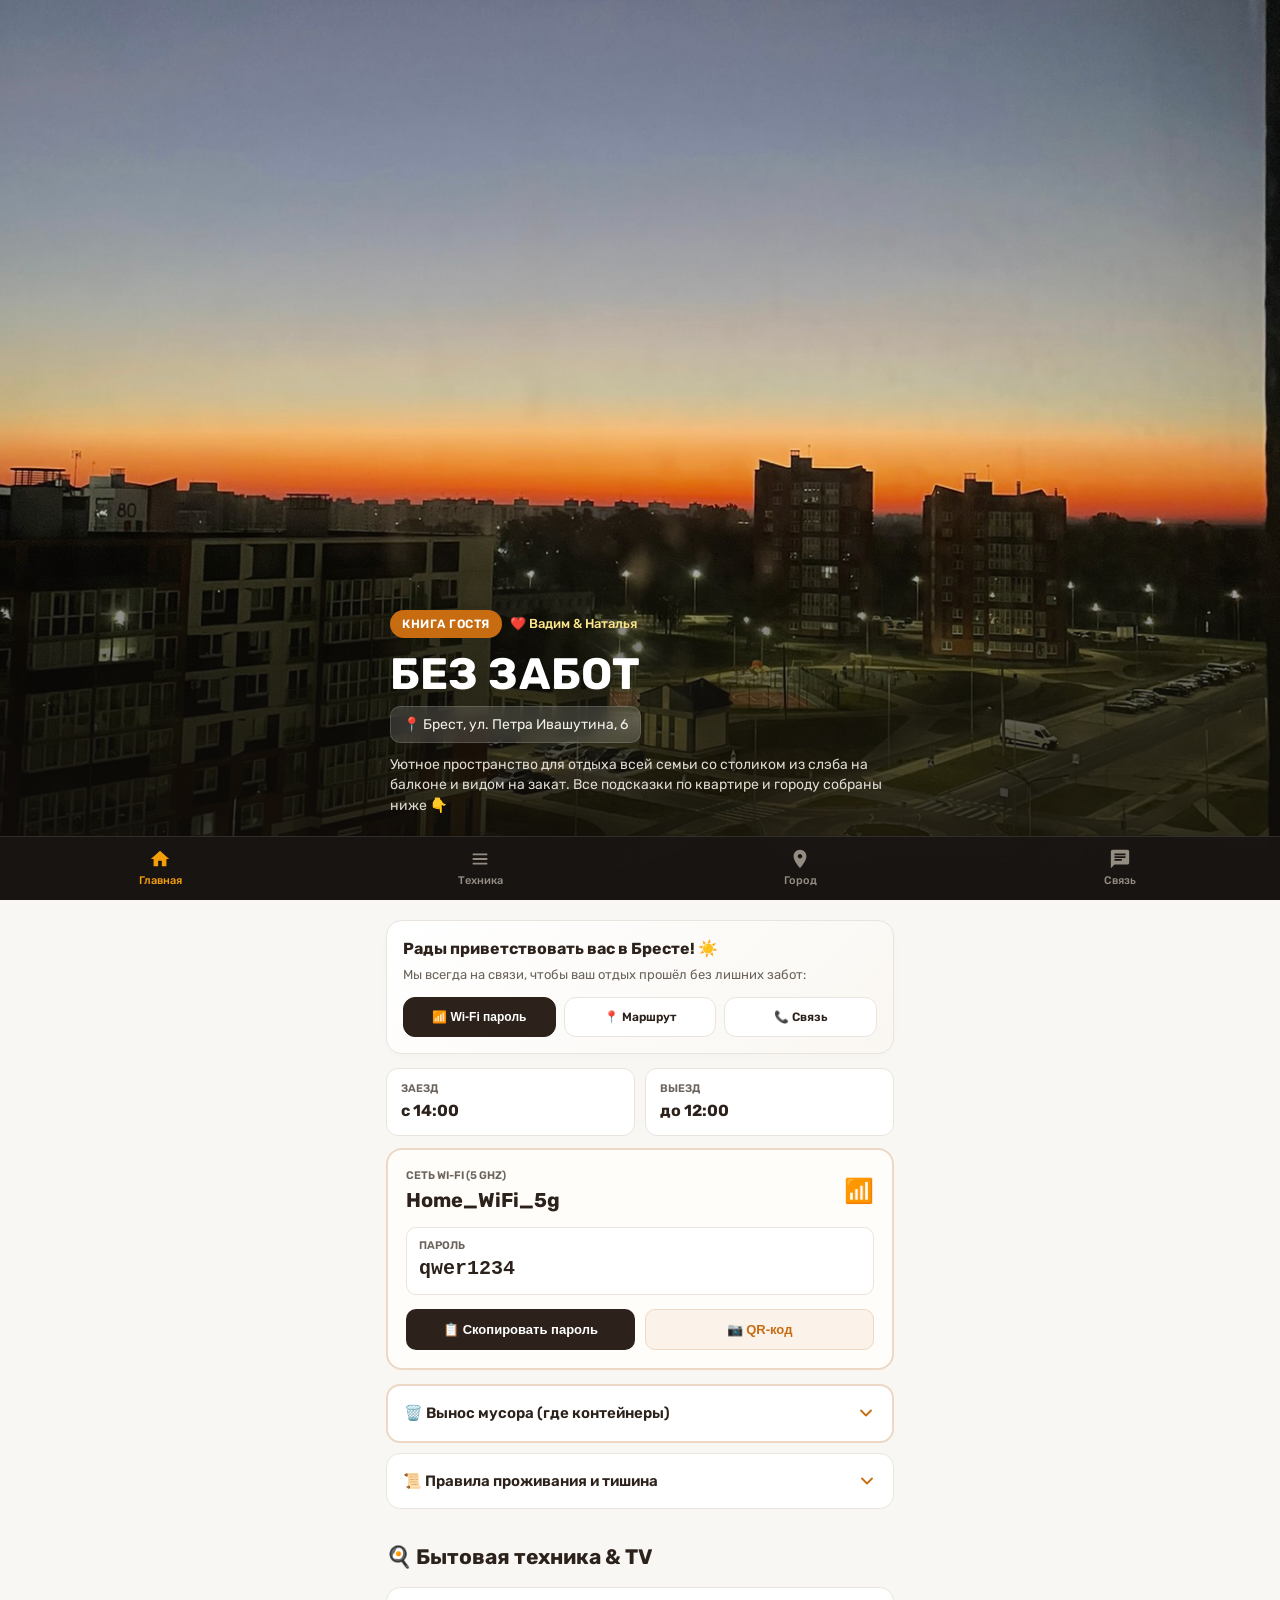
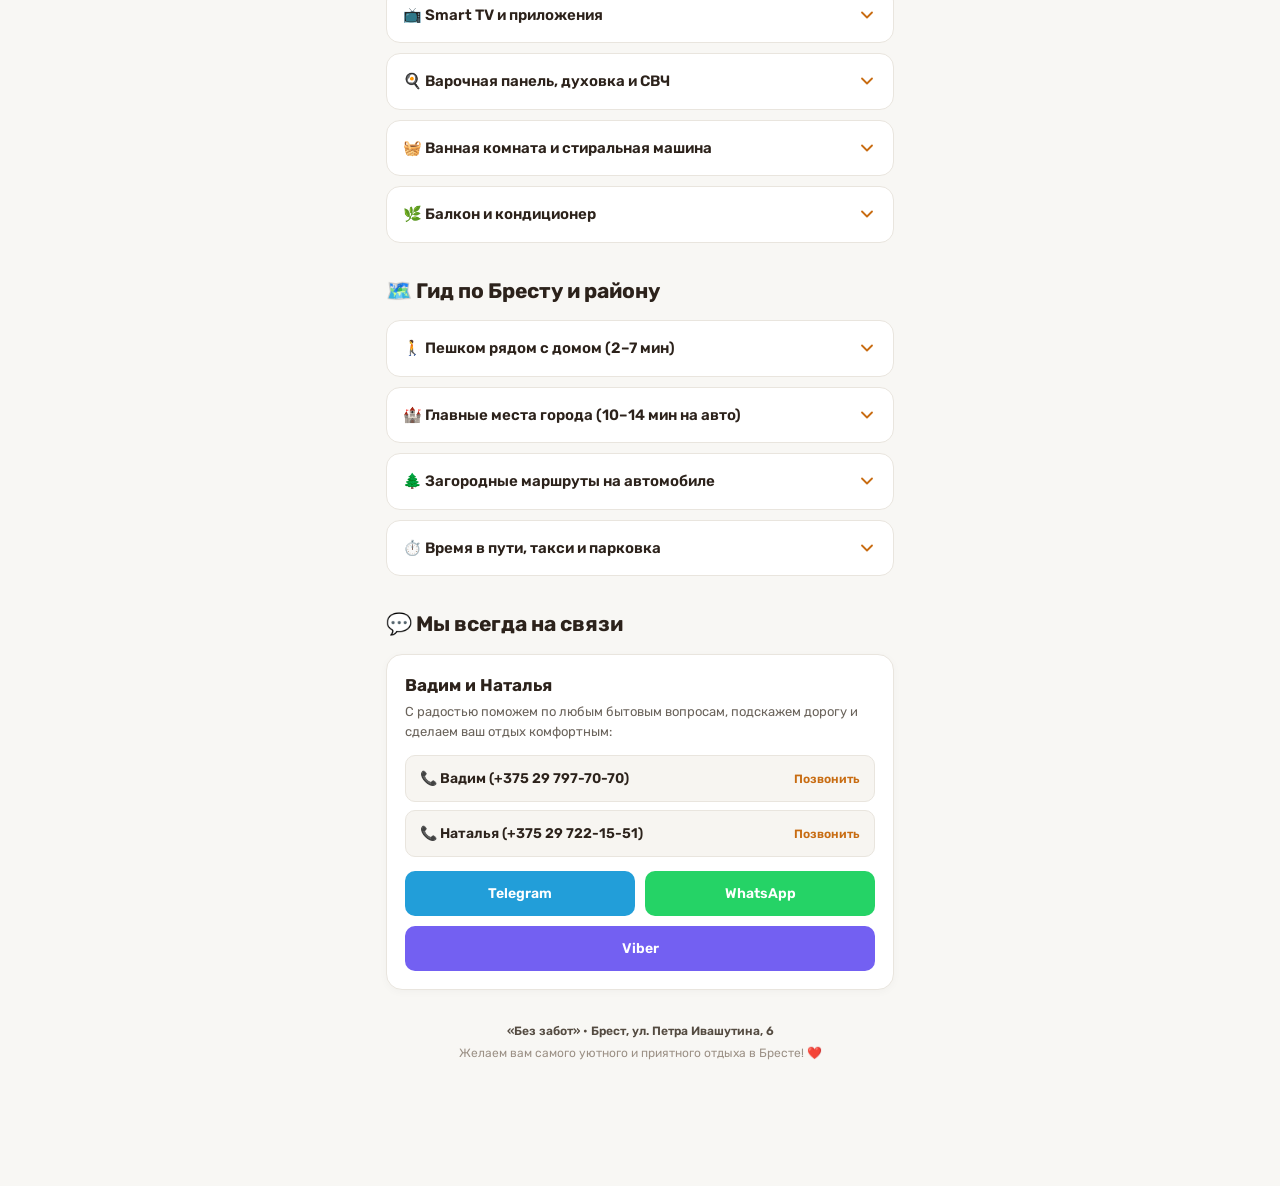
==== standalone-index.html @ 09499248 "feat: update UI, hero image, and default accordions - Add image upload functionality to the hero sec" ====
<!DOCTYPE html>
<html lang="ru">
<head>
  <meta charset="UTF-8">
  <meta name="viewport" content="width=device-width, initial-scale=1.0, viewport-fit=cover">
  <title>Без забот • Брест | Книга гостя</title>
  <meta name="description" content="Интерактивная книга гостя и путеводитель по апартаментам «Без забот» в Бресте: пароль Wi-Fi, бытовая техника, правила, вынос мусора и гид по городу.">

  <link rel="preconnect" href="https://fonts.googleapis.com">
  <link rel="preconnect" href="https://fonts.gstatic.com" crossorigin>
  <link href="https://fonts.googleapis.com/css2?family=Rubik:wght@400;500;600;700&display=swap" rel="stylesheet">

  <style>
    :root {
      --bg: #f8f7f4;
      --card-bg: #ffffff;
      --text-main: #1f1b18;
      --text-muted: #6b645c;
      --accent: #c86c12;
      --accent-soft: #fbf3ea;
      --wood-dark: #2c221b;
      --border: #e9e5de;
      --success: #059669;
      --danger: #dc2626;
      --tabbar-bg: rgba(24, 21, 19, 0.96);
      --nav-height: 64px;
      --radius: 16px;
    }

    * {
      box-sizing: border-box;
      margin: 0;
      padding: 0;
      -webkit-tap-highlight-color: transparent;
    }

    html {
      scroll-behavior: smooth;
      font-family: 'Rubik', -apple-system, BlinkMacSystemFont, sans-serif;
      background-color: #141b2b;
      color: var(--text-main);
    }

    body {
      background-color: var(--bg);
      padding-bottom: calc(var(--nav-height) + env(safe-area-inset-bottom, 20px) + 20px);
      line-height: 1.5;
    }

    /* 1. ГЛАВНЫЙ ЭКРАН (HERO) НА ВСЮ ВЫСОТУ 100DVH ДО МЕНЮ */
    .hero {
      position: relative;
      width: 100%;
      height: 100vh;
      height: 100dvh;
      min-height: 580px;
      display: flex;
      flex-direction: column;
      justify-content: flex-end;
      background: 
        linear-gradient(180deg, 
          transparent 0%, 
          transparent 48%, 
          rgba(14, 11, 9, 0.6) 75%, 
          rgba(14, 11, 9, 0.95) 100%
        ),
        url('sunset.jpg') center center / cover no-repeat,
        url('изображение_viber_2026-10-06_08-54-31-290.jpg') center center / cover no-repeat;
      color: #ffffff;
      overflow: hidden;
    }

    .hero-content {
      position: relative;
      z-index: 2;
      width: 100%;
      max-width: 540px;
      margin: 0 auto;
      padding: 0 20px calc(var(--nav-height) + env(safe-area-inset-bottom, 12px) + 20px);
    }

    .hero-badge-row {
      display: flex;
      align-items: center;
      gap: 8px;
      margin-bottom: 12px;
    }

    .hero-badge {
      display: inline-flex;
      align-items: center;
      gap: 6px;
      background: var(--accent);
      color: #ffffff;
      font-size: 12px;
      font-weight: 600;
      letter-spacing: 0.5px;
      text-transform: uppercase;
      padding: 5px 12px;
      border-radius: 20px;
    }

    .hero-host-names {
      font-size: 13px;
      color: #fde68a;
      font-weight: 500;
    }

    .hero-title {
      font-size: clamp(32px, 8.5vw, 44px);
      font-weight: 700;
      letter-spacing: 0.5px;
      line-height: 1.1;
      margin-bottom: 8px;
      text-transform: uppercase;
    }

    .hero-address {
      display: inline-flex;
      align-items: center;
      gap: 6px;
      font-size: 14px;
      color: #f3f0eb;
      margin-bottom: 12px;
      text-decoration: none;
      background: rgba(255, 255, 255, 0.15);
      backdrop-filter: blur(8px);
      -webkit-backdrop-filter: blur(8px);
      padding: 7px 12px;
      border-radius: 10px;
      border: 1px solid rgba(255, 255, 255, 0.15);
    }

    .hero-desc {
      font-size: 14px;
      color: #ded9d2;
      line-height: 1.45;
    }

    /* КОНТЕЙНЕР */
    .container {
      max-width: 540px;
      margin: 0 auto;
      padding: 20px 16px;
    }

    .section-title {
      font-size: 21px;
      font-weight: 700;
      color: var(--wood-dark);
      margin: 32px 0 14px;
      display: flex;
      align-items: center;
      gap: 8px;
    }

    .card {
      background: var(--card-bg);
      border-radius: var(--radius);
      padding: 18px;
      margin-bottom: 12px;
      border: 1px solid var(--border);
      box-shadow: 0 2px 8px rgba(0,0,0,0.03);
    }

    /* ПРИВЕТСТВИЕ */
    .welcome-card {
      background: linear-gradient(135deg, #ffffff 0%, #faf7f2 100%);
      border: 1px solid var(--border);
      border-radius: var(--radius);
      padding: 16px;
      margin-bottom: 14px;
      box-shadow: 0 2px 8px rgba(0,0,0,0.02);
    }

    .welcome-actions {
      display: grid;
      grid-template-columns: 1fr 1fr 1fr;
      gap: 8px;
      margin-top: 12px;
    }

    .welcome-btn {
      display: flex;
      flex-direction: column;
      align-items: center;
      justify-content: center;
      gap: 4px;
      padding: 10px 6px;
      border-radius: 12px;
      text-decoration: none;
      font-size: 12px;
      font-weight: 600;
      text-align: center;
      border: 1px solid var(--border);
      background: #ffffff;
      color: var(--wood-dark);
      cursor: pointer;
    }

    .welcome-btn-primary {
      background: var(--wood-dark);
      color: #ffffff;
      border-color: var(--wood-dark);
    }

    /* ЗАСЕЛЕНИЕ И WI-FI */
    .info-grid {
      display: grid;
      grid-template-columns: 1fr 1fr;
      gap: 10px;
      margin-bottom: 12px;
    }

    .info-tile {
      background: var(--card-bg);
      border: 1px solid var(--border);
      border-radius: 12px;
      padding: 12px 14px;
    }

    .info-tile-label {
      font-size: 11px;
      text-transform: uppercase;
      font-weight: 600;
      color: var(--text-muted);
      margin-bottom: 2px;
    }

    .info-tile-val {
      font-size: 16px;
      font-weight: 700;
      color: var(--wood-dark);
    }

    .wifi-card {
      background: #fffdfa;
      border: 2px solid #ecd8c5;
      border-radius: var(--radius);
      padding: 18px;
      margin-bottom: 14px;
    }

    .wifi-row {
      display: flex;
      justify-content: space-between;
      align-items: center;
      margin-bottom: 12px;
    }

    .wifi-actions {
      display: grid;
      grid-template-columns: 1fr 1fr;
      gap: 10px;
    }

    .wifi-copy-btn {
      background: var(--wood-dark);
      color: #fff;
      border: none;
      padding: 12px 14px;
      border-radius: 10px;
      font-weight: 600;
      font-size: 13px;
      cursor: pointer;
      display: flex;
      align-items: center;
      justify-content: center;
      gap: 6px;
      transition: background 0.2s, transform 0.1s;
    }

    .wifi-copy-btn:active {
      transform: scale(0.98);
      background: var(--accent);
    }

    .wifi-qr-btn {
      background: var(--accent-soft);
      color: var(--accent);
      border: 1px solid #ecd8c5;
      padding: 12px 14px;
      border-radius: 10px;
      font-weight: 600;
      font-size: 13px;
      cursor: pointer;
      display: flex;
      align-items: center;
      justify-content: center;
      gap: 6px;
    }

    .qr-container {
      display: none;
      margin-top: 14px;
      padding-top: 14px;
      border-top: 1px dashed #ecd8c5;
      text-align: center;
    }

    /* АККОРДЕОНЫ */
    details {
      background: var(--card-bg);
      border-radius: 14px;
      margin-bottom: 10px;
      border: 1px solid var(--border);
      overflow: hidden;
      transition: border-color 0.2s, box-shadow 0.2s;
    }

    details[open] {
      border-color: #d1c8bd;
      box-shadow: 0 4px 12px rgba(0,0,0,0.04);
    }

    summary {
      padding: 16px;
      font-weight: 600;
      font-size: 15px;
      cursor: pointer;
      display: flex;
      justify-content: space-between;
      align-items: center;
      list-style: none;
      user-select: none;
      color: var(--wood-dark);
    }

    summary::-webkit-details-marker {
      display: none;
    }

    .chevron {
      width: 20px;
      height: 20px;
      fill: none;
      stroke: var(--accent);
      stroke-width: 2.2;
      stroke-linecap: round;
      stroke-linejoin: round;
      transition: transform 0.25s ease;
    }

    details[open] .chevron {
      transform: rotate(180deg);
    }

    .acc-content {
      padding: 0 16px 16px;
      font-size: 14px;
      color: #443e38;
      line-height: 1.55;
      border-top: 1px dashed var(--border);
      padding-top: 12px;
    }

    /* МУСОР */
    .steps-list {
      display: flex;
      flex-direction: column;
      gap: 12px;
      margin: 10px 0;
    }

    .step-item {
      display: flex;
      align-items: flex-start;
      gap: 12px;
    }

    .step-num {
      width: 26px;
      height: 26px;
      background: var(--accent);
      color: #fff;
      font-size: 13px;
      font-weight: 700;
      border-radius: 50%;
      display: flex;
      align-items: center;
      justify-content: center;
      flex-shrink: 0;
      margin-top: 2px;
    }

    .yandex-point-btn {
      display: flex;
      align-items: center;
      justify-content: space-between;
      background: var(--accent-soft);
      border: 1px solid #ecd8c5;
      padding: 11px 14px;
      border-radius: 12px;
      text-decoration: none;
      color: var(--accent);
      font-weight: 600;
      font-size: 13px;
      margin: 12px 0 8px;
    }

    .alert-box {
      background: #fef2f2;
      border-left: 4px solid var(--danger);
      padding: 12px;
      border-radius: 8px;
      font-size: 13px;
      color: #991b1b;
      margin-top: 10px;
    }

    /* МЕСТА */
    .place-item {
      background: #faf8f5;
      border: 1px solid var(--border);
      border-radius: 12px;
      padding: 12px;
      margin-bottom: 8px;
    }

    .place-header {
      display: flex;
      justify-content: space-between;
      align-items: flex-start;
      gap: 8px;
      margin-bottom: 4px;
    }

    .badge {
      display: inline-block;
      font-size: 11px;
      font-weight: 600;
      padding: 2px 7px;
      border-radius: 6px;
    }
    .badge-time { background: #f0ede8; color: #585047; }
    .badge-accent { background: var(--accent-soft); color: var(--accent); }

    /* КОНТАКТЫ */
    .host-phones {
      display: flex;
      flex-direction: column;
      gap: 8px;
      margin: 14px 0;
    }

    .phone-btn {
      display: flex;
      align-items: center;
      justify-content: space-between;
      background: #f7f5f1;
      padding: 12px 14px;
      border-radius: 10px;
      text-decoration: none;
      color: var(--wood-dark);
      font-weight: 600;
      font-size: 14px;
      border: 1px solid var(--border);
    }

    .messengers-grid {
      display: grid;
      grid-template-columns: 1fr 1fr;
      gap: 10px;
    }

    .btn-msg {
      display: flex;
      align-items: center;
      justify-content: center;
      gap: 8px;
      text-decoration: none;
      padding: 12px;
      border-radius: 10px;
      font-weight: 600;
      font-size: 14px;
      color: #fff;
    }
    .btn-tg { background: #229ED9; }
    .btn-wa { background: #25D366; }
    .btn-vb { background: #7360f2; grid-column: span 2; }

    /* 4. ФИКСИРОВАННЫЙ ТАББАР НА ВСЮ ШИРИНУ */
    .bottom-nav {
      position: fixed;
      bottom: 0;
      left: 0;
      right: 0;
      width: 100%;
      height: calc(var(--nav-height) + env(safe-area-inset-bottom, 0px));
      padding-bottom: env(safe-area-inset-bottom, 0px);
      background: var(--tabbar-bg);
      backdrop-filter: blur(20px);
      -webkit-backdrop-filter: blur(20px);
      display: flex;
      justify-content: space-around;
      align-items: center;
      z-index: 999;
      border-top: 1px solid rgba(255, 255, 255, 0.1);
    }

    .nav-btn {
      display: flex;
      flex-direction: column;
      align-items: center;
      justify-content: center;
      gap: 3px;
      text-decoration: none;
      color: #948b81;
      font-size: 11px;
      font-weight: 500;
      width: 25%;
      height: 100%;
      transition: color 0.15s;
    }

    .nav-btn.active, .nav-btn:hover {
      color: #f59e0b;
    }

    .nav-btn svg {
      width: 22px;
      height: 22px;
      fill: currentColor;
    }
  </style>
</head>
<body>

  <!-- ГЛАВНЫЙ ЭКРАН 100DVH ДО МЕНЮ -->
  <section class="hero" id="top">
    <div class="hero-content">
      <div class="hero-badge-row">
        <div class="hero-badge">книга гостя</div>
        <div class="hero-host-names">❤️ Вадим & Наталья</div>
      </div>
      <h1 class="hero-title">БЕЗ ЗАБОТ</h1>
      <a href="https://maps.yandex.ru/?text=Брест,+ул.+Петра+Ивашутина,+6" class="hero-address" target="_blank">
        📍 Брест, ул. Петра Ивашутина, 6
      </a>
      <p class="hero-desc">Уютное пространство для отдыха всей семьи со столиком из слэба на балконе и видом на закат. Все подсказки по квартире и городу собраны ниже 👇</p>
    </div>
  </section>

  <div class="container">

    <!-- ПРИВЕТСТВИЕ -->
    <div class="welcome-card">
      <div style="font-size: 16px; font-weight: 700; color: var(--wood-dark);">Рады приветствовать вас в Бресте! ☀️</div>
      <div style="font-size: 13px; color: var(--text-muted); margin-top: 4px;">
        Мы всегда на связи, чтобы ваш отдых прошёл без лишних забот:
      </div>
      <div class="welcome-actions">
        <button class="welcome-btn welcome-btn-primary" onclick="copyWifi()">
          📶 Wi-Fi пароль
        </button>
        <a href="https://maps.yandex.ru/?text=Брест,+ул.+Петра+Ивашутина,+6" target="_blank" class="welcome-btn">
          📍 Маршрут
        </a>
        <a href="#contacts" class="welcome-btn">
          📞 Связь
        </a>
      </div>
    </div>

    <!-- ЗАСЕЛЕНИЕ И WI-FI -->
    <div class="info-grid">
      <div class="info-tile">
        <div class="info-tile-label">Заезд</div>
        <div class="info-tile-val">с 14:00</div>
      </div>
      <div class="info-tile">
        <div class="info-tile-label">Выезд</div>
        <div class="info-tile-val">до 12:00</div>
      </div>
    </div>

    <!-- КАРТОЧКА WI-FI -->
    <div class="wifi-card" id="wifi">
      <div class="wifi-row">
        <div>
          <div style="font-size: 11px; color: var(--text-muted); text-transform: uppercase; font-weight: 600;">Сеть Wi-Fi (5 GHz)</div>
          <div style="font-size: 20px; font-weight: 700; color: var(--wood-dark);" id="wifi-ssid">Home_WiFi_5g</div>
        </div>
        <div style="font-size: 24px;">📶</div>
      </div>
      <div style="margin-bottom: 14px; background: #fff; padding: 10px 12px; border-radius: 10px; border: 1px solid var(--border);">
        <div style="font-size: 11px; color: var(--text-muted); text-transform: uppercase; font-weight: 600;">Пароль</div>
        <div style="font-size: 20px; font-weight: 700; font-family: monospace; color: var(--wood-dark);" id="wifi-pass">qwer1234</div>
      </div>
      <div class="wifi-actions">
        <button class="wifi-copy-btn" onclick="copyWifi()">
          📋 Скопировать пароль
        </button>
        <button class="wifi-qr-btn" onclick="toggleQr()">
          📷 QR-код
        </button>
      </div>
      <div class="qr-container" id="qr-box">
        <div style="font-size: 12px; color: var(--text-muted); margin-bottom: 8px;">Наведите камеру смартфона для подключения:</div>
        <img src="https://api.qrserver.com/v1/create-qr-code/?size=220x220&data=WIFI%3AT%3AWPA%3BS%3AHome_WiFi_5g%3BP%3Aqwer1234%3B%3B&bgcolor=ffffff&color=2c221b&margin=1" alt="QR Code" style="width: 170px; height: 170px; border-radius: 12px; border: 1px solid #ecd8c5;">
      </div>
    </div>

    <!-- ВЫНОС МУСОРА (СХЕМА + ЯНДЕКС ТОЧКА) -->
    <details style="border: 2px solid #ecd8c5;" id="trash">
      <summary>
        <span>🗑️ Вынос мусора (где контейнеры)</span>
        <svg class="chevron" viewBox="0 0 24 24"><polyline points="6 9 12 15 18 9"></polyline></svg>
      </summary>
      <div class="acc-content">
        <p style="margin-bottom: 8px; font-weight: 500;">Как быстро дойти до площадки:</p>
        <div class="steps-list">
          <div class="step-item">
            <div class="step-num">1</div>
            <div>Выйдите из подъезда и поверните <b>налево</b> в сторону соседнего дома № 8.</div>
          </div>
          <div class="step-item">
            <div class="step-num">2</div>
            <div>Пройдите по пешеходной дорожке между домами.</div>
          </div>
          <div class="step-item">
            <div class="step-num">3</div>
            <div>Контейнеры расположены у дороги на небольшом удалении от дома.</div>
          </div>
        </div>

        <!-- ЯНДЕКС ТОЧКА -->
        <a href="https://maps.yandex.ru/?rtext=~52.063463,23.719237&rtt=pd" target="_blank" class="yandex-point-btn">
          <span>📍 Точка на Яндекс.Картах (мусорка)</span>
          <span style="text-decoration: underline;">Пеший маршрут →</span>
        </a>

        <div class="alert-box">
          <b>Важно:</b> Пожалуйста, не оставляйте пакеты с мусором на этаже или у крыльца подъезда. Спасибо за чистоту!
        </div>
      </div>
    </details>

    <!-- ПРАВИЛА И ТИШИНА -->
    <details>
      <summary>
        <span>📜 Правила проживания и тишина</span>
        <svg class="chevron" viewBox="0 0 24 24"><polyline points="6 9 12 15 18 9"></polyline></svg>
      </summary>
      <div class="acc-content">
        <ul style="padding-left: 18px; display: flex; flex-direction: column; gap: 8px;">
          <li><b>Курение строго запрещено 🚭:</b> в квартире, на балконе и в подъезде курить нельзя. Места для курения — только на улице.</li>
          <li><b>Без шумных вечеринок 🚫:</b> квартира создана для спокойного семейного отдыха и не сдаётся для праздников.</li>
          <li><b>Режим тишины (Закон РБ) 🤫:</b> просим соблюдать тишину с <b>23:00 до 07:00</b>.</li>
          <li><b>При выходе из дома:</b> закрывайте окна, запирайте дверь на ключ, выключайте свет и мощные электроприборы.</li>
          <li><b>Безбарьерный вход ♿:</b> подъезд оборудован плавным заездом без ступеней от тротуара прямо до лифта.</li>
        </ul>
      </div>
    </details>

    <!-- ТЕХНИКА И SMART TV -->
    <h2 class="section-title" id="tech">🍳 Бытовая техника & TV</h2>

    <details>
      <summary>
        <span>📺 Smart TV и приложения</span>
        <svg class="chevron" viewBox="0 0 24 24"><polyline points="6 9 12 15 18 9"></polyline></svg>
      </summary>
      <div class="acc-content">
        Телевизор оснащен атмосферной подсветкой. Для вас настроены:
        <ul style="padding-left: 18px; margin-top: 8px; display: flex; flex-direction: column; gap: 6px;">
          <li><b>OTT Player:</b> эфирные телеканалы, фильмы и спортивные трансляции.</li>
          <li><b>NUM / Кинопоиск:</b> огромная библиотека фильмов и новинок в HD.</li>
          <li><b>YouTube:</b> видео и музыка (при любом подвисании просто перезапустите приложение).</li>
        </ul>
      </div>
    </details>

    <details>
      <summary>
        <span>🍳 Варочная панель, духовка и СВЧ</span>
        <svg class="chevron" viewBox="0 0 24 24"><polyline points="6 9 12 15 18 9"></polyline></svg>
      </summary>
      <div class="acc-content">
        1. Удерживайте кнопку включения 2 секунды.<br>
        2. <b>Если горит символ «L» (защита от детей):</b> зажмите кнопку с иконкой замка 🔒 на 3 секунды до звукового сигнала — плита разблокируется.<br>
        3. На кухне есть СВЧ-печь, духовой шкаф, чайник, посуда, а также чай, кофе, сахар, соль и масло.
      </div>
    </details>

    <details>
      <summary>
        <span>🧺 Ванная комната и стиральная машина</span>
        <svg class="chevron" viewBox="0 0 24 24"><polyline points="6 9 12 15 18 9"></polyline></svg>
      </summary>
      <div class="acc-content">
        • <b>Стиральная машина:</b> рекомендуем удобный режим «Быстро 30 мин».<br>
        • В ванной есть тропический душ, полотенцесушитель, фен и свежие полотенца.<br>
        • Санузел в квартире раздельный. Утюг и гладильная доска — в спальне/прихожей.
      </div>
    </details>

    <details>
      <summary>
        <span>🌿 Балкон и кондиционер</span>
        <svg class="chevron" viewBox="0 0 24 24"><polyline points="6 9 12 15 18 9"></polyline></svg>
      </summary>
      <div class="acc-content">
        • <b>Балкон (9 этаж):</b> панорамный вид на закатный Брест, столик из натурального слэба и складная сушилка для белья.<br>
        • <b>Кондиционер:</b> значок ❄️ — охлаждение, значок ☀️ — обогрев. Комфортная температура: 22–23°C.
      </div>
    </details>

    <!-- ГОРОД И ЛОКАЦИИ -->
    <h2 class="section-title" id="city">🗺️ Гид по Бресту и району</h2>

    <details>
      <summary>
        <span>🚶 Пешком рядом с домом (2–7 мин)</span>
        <svg class="chevron" viewBox="0 0 24 24"><polyline points="6 9 12 15 18 9"></polyline></svg>
      </summary>
      <div class="acc-content">
        <div class="place-item">
          <div class="place-header">
            <b>☕ Кафе «Brasileiro» (Бразильяно)</b>
            <span class="badge badge-accent">2 мин</span>
          </div>
          <span style="font-size: 13px; color: var(--text-muted);">Прямо в нашем квартале (ул. Ивашутина). Свежий кофе, круассаны и сытные завтраки.</span>
        </div>
        <div class="place-item">
          <div class="place-header">
            <b>🛒 Магазин «Продукточка»</b>
            <span class="badge badge-time">1–2 мин</span>
          </div>
          <span style="font-size: 13px; color: var(--text-muted);">Через дорогу: фермерская молочка, свежий хлеб, вода, бакалея и снеки.</span>
        </div>
        <div class="place-item">
          <div class="place-header">
            <b>🍕 Пиццерия «Папа Пицца» & супермаркет «Санта»</b>
            <span class="badge badge-time">5–7 мин</span>
          </div>
          <span style="font-size: 13px; color: var(--text-muted);">Ул. Рябиновая, 1А. Пицца из печи с собой или в уютном зале, кулинария и выпечка.</span>
        </div>
        <div class="place-item">
          <div class="place-header">
            <b>🌳 Парк 1000-летия Бреста</b>
            <span class="badge badge-time">5–7 мин</span>
          </div>
          <span style="font-size: 13px; color: var(--text-muted);">Через дорогу (ул. Екельчика): сеть дорожек для прогулок, храм и теннисные корты.</span>
        </div>
        <div class="place-item">
          <div class="place-header">
            <b>🛡️ Форт № 4 Брестской крепости</b>
            <span class="badge badge-time">15 мин / 4 мин авто</span>
          </div>
          <span style="font-size: 13px; color: var(--text-muted);">Земляные валы и капониры внешнего пояса крепости. Исторический тихий парк.</span>
        </div>
      </div>
    </details>

    <details>
      <summary>
        <span>🏰 Главные места города (10–14 мин на авто)</span>
        <svg class="chevron" viewBox="0 0 24 24"><polyline points="6 9 12 15 18 9"></polyline></svg>
      </summary>
      <div class="acc-content">
        <div class="place-item">
          <div class="place-header">
            <b>🕯️ Пешеходная ул. Советская (фонарщик)</b>
            <span class="badge badge-time">12–14 мин</span>
          </div>
          <span style="font-size: 13px; color: var(--text-muted);">Главный променад. Каждый вечер в сумерках фонарщик вручную зажигает керосиновые фонари. Парковка: ул. Гоголя / Орджоникидзе.</span>
        </div>
        <div class="place-item">
          <div class="place-header">
            <b>⭐ Брестская крепость-герой & музей «Берестье»</b>
            <span class="badge badge-time">12–14 мин</span>
          </div>
          <span style="font-size: 13px; color: var(--text-muted);">Монумент «Мужество», Холмские ворота и музей XIII века. Удобная бесплатная парковка — у Северных ворот (ул. Зубачева).</span>
        </div>
        <div class="place-item">
          <div class="place-header">
            <b>🎨 Аллея кованых фонарей (ул. Гоголя)</b>
            <span class="badge badge-time">12–14 мин</span>
          </div>
          <span style="font-size: 13px; color: var(--text-muted);">Десятки арт-скульптур по мотивам повестей Гоголя («Нос», «Вечера на хуторе»).</span>
        </div>
        <div class="place-item">
          <div class="place-header">
            <b>🚢 Набережная Мухавца и теплоход «Гродно»</b>
            <span class="badge badge-time">10–12 мин</span>
          </div>
          <span style="font-size: 13px; color: var(--text-muted);">Ивовые аллеи вдоль реки. В сезон от Городского сада (ул. Ленина, 2) ходит экскурсионный теплоход.</span>
        </div>
        <div class="place-item">
          <div class="place-header">
            <b>🎡 Парк 1 Мая & Трактир «У озера»</b>
            <span class="badge badge-time">12–14 мин</span>
          </div>
          <span style="font-size: 13px; color: var(--text-muted);">Аттракционы, лебединые пруды и сруб с горячими белорусскими драниками в глиняных горшочках.</span>
        </div>
      </div>
    </details>

    <details>
      <summary>
        <span>🌲 Загородные маршруты на автомобиле</span>
        <svg class="chevron" viewBox="0 0 24 24"><polyline points="6 9 12 15 18 9"></polyline></svg>
      </summary>
      <div class="acc-content">
        <div class="place-item">
          <div class="place-header">
            <b>1. Беловежская пуща & Каменецкая вежа</b>
            <span class="badge badge-accent">65 км • ~55 мин</span>
          </div>
          <span style="font-size: 13px; color: var(--text-muted);">Реликтовый лес, вольеры с зубрами, Музей природы и Поместье Деда Мороза. По пути — оборонная башня XIII века в Каменце.</span>
        </div>
        <div class="place-item">
          <div class="place-header">
            <b>2. Коссовский замок & Ружанский дворец</b>
            <span class="badge badge-accent">135 км • 1 ч 30 мин</span>
          </div>
          <span style="font-size: 13px; color: var(--text-muted);">Неоготический дворец Пусловских с 12 башнями и монументальный Ружанский дворец Сапег («Белорусский Версаль»).</span>
        </div>
        <div class="place-item">
          <div class="place-header">
            <b>3. Парк животных в Барановичах («Диприз»)</b>
            <span class="badge badge-accent">205 км • 2 ч (М1)</span>
          </div>
          <span style="font-size: 13px; color: var(--text-muted);">Огромный сафари-парк: ламы, альпаки и олени свободно подходят к рукам. Запас времени — от 4–5 часов.</span>
        </div>
      </div>
    </details>

    <details>
      <summary>
        <span>⏱️ Время в пути, такси и парковка</span>
        <svg class="chevron" viewBox="0 0 24 24"><polyline points="6 9 12 15 18 9"></polyline></svg>
      </summary>
      <div class="acc-content">
        <table style="width: 100%; border-collapse: collapse; font-size: 13px;">
          <tr style="border-bottom: 1px solid var(--border);"><td style="padding: 8px 0;">Погранпереход «Брест» (Варшавский мост)</td><td style="text-align: right; font-weight: 600; color: var(--accent);">~11 мин</td></tr>
          <tr style="border-bottom: 1px solid var(--border);"><td style="padding: 8px 0;">Центр (ул. Советская, ЦУМ)</td><td style="text-align: right; font-weight: 600; color: var(--accent);">~12–14 мин</td></tr>
          <tr style="border-bottom: 1px solid var(--border);"><td style="padding: 8px 0;">Мемориал «Брестская крепость»</td><td style="text-align: right; font-weight: 600; color: var(--accent);">~13 мин</td></tr>
          <tr style="border-bottom: 1px solid var(--border);"><td style="padding: 8px 0;">Центральный Ж/Д вокзал Бреста</td><td style="text-align: right; font-weight: 600; color: var(--accent);">~15 мин</td></tr>
          <tr style="border-bottom: 1px solid var(--border);"><td style="padding: 8px 0;">Аэропорт «Брест»</td><td style="text-align: right; font-weight: 600; color: var(--accent);">~27 мин</td></tr>
          <tr><td style="padding: 8px 0;">Беловежская пуща (аг. Каменюки)</td><td style="text-align: right; font-weight: 600; color: var(--accent);">~55–60 мин</td></tr>
        </table>
        <div style="font-size: 12px; color: var(--text-muted); margin-top: 10px; line-height: 1.6;">
          🚖 Такси от вокзала: 12–15 мин (~10–15 BYN, Яндекс Go / 7220).<br>
          🚌 Автобус от вокзала: № 9 до ост. «Кольцевая» или «4 Форт» (далее 3 мин пешком).<br>
          🅿️ Парковка: большая бесплатная парковка прямо во дворе дома (места есть всегда).
        </div>
      </div>
    </details>

    <!-- КОНТАКТЫ -->
    <h2 class="section-title" id="contacts">💬 Мы всегда на связи</h2>
    <div class="card">
      <div style="font-size: 17px; font-weight: 700; color: var(--wood-dark); margin-bottom: 4px;">Вадим и Наталья</div>
      <p style="font-size: 13px; color: var(--text-muted);">
        С радостью поможем по любым бытовым вопросам, подскажем дорогу и сделаем ваш отдых комфортным:
      </p>

      <div class="host-phones">
        <a href="tel:+375297977070" class="phone-btn">
          <span>📞 Вадим (+375 29 797-70-70)</span>
          <span style="font-size: 12px; color: var(--accent);">Позвонить</span>
        </a>
        <a href="tel:+375297221551" class="phone-btn">
          <span>📞 Наталья (+375 29 722-15-51)</span>
          <span style="font-size: 12px; color: var(--accent);">Позвонить</span>
        </a>
      </div>

      <div class="messengers-grid">
        <a href="https://t.me/+375297977070" class="btn-msg btn-tg" target="_blank">Telegram</a>
        <a href="https://wa.me/375297977070" class="btn-msg btn-wa" target="_blank">WhatsApp</a>
        <a href="viber://chat?number=%2B375297977070" class="btn-msg btn-vb">Viber</a>
      </div>
    </div>

    <footer style="text-align: center; padding: 20px 0; font-size: 12px; color: #8a8176;">
      <p style="font-weight: 600; color: #544b41;">«Без забот» • Брест, ул. Петра Ивашутина, 6</p>
      <p style="margin-top: 4px; color: #9c9186;">Желаем вам самого уютного и приятного отдыха в Бресте! ❤️</p>
    </footer>

  </div>

  <!-- ФИКСИРОВАННЫЙ ТАББАР НА ВСЮ ШИРИНУ -->
  <nav class="bottom-nav">
    <a href="#top" class="nav-btn active">
      <svg viewBox="0 0 24 24"><path d="M10 20v-6h4v6h5v-8h3L12 3 2 12h3v8z"/></svg>
      Главная
    </a>
    <a href="#tech" class="nav-btn">
      <svg viewBox="0 0 24 24"><path d="M4 6h16v2H4zm0 5h16v2H4zm0 5h16v2H4z"/></svg>
      Техника
    </a>
    <a href="#city" class="nav-btn">
      <svg viewBox="0 0 24 24"><path d="M12 2C8.13 2 5 5.13 5 9c0 5.25 7 13 7 13s7-7.75 7-13c0-3.87-3.13-7-7-7zm0 9.5c-1.38 0-2.5-1.12-2.5-2.5s1.12-2.5 2.5-2.5 2.5 1.12 2.5 2.5-1.12 2.5-2.5 2.5z"/></svg>
      Город
    </a>
    <a href="#contacts" class="nav-btn">
      <svg viewBox="0 0 24 24"><path d="M20 2H4c-1.1 0-1.99.9-1.99 2L2 22l4-4h14c1.1 0 2-.9 2-2V4c0-1.1-.9-2-2-2zM6 9h12v2H6zm8 5H6v-2h8zm4-6H6V6h12z"/></svg>
      Связь
    </a>
  </nav>

  <script>
    function copyWifi() {
      const pass = document.getElementById('wifi-pass').innerText;
      navigator.clipboard.writeText(pass).then(() => {
        const btn = document.querySelector('.wifi-copy-btn');
        const orig = btn.innerHTML;
        btn.innerHTML = '✅ Скопирован!';
        btn.style.background = '#059669';
        setTimeout(() => {
          btn.innerHTML = orig;
          btn.style.background = '';
        }, 2200);
      });
    }

    function toggleQr() {
      const el = document.getElementById('qr-box');
      el.style.display = (el.style.display === 'block') ? 'none' : 'block';
    }

    // Подсветка активной вкладки таббара
    const navButtons = document.querySelectorAll('.nav-btn');
    navButtons.forEach(btn => {
      btn.addEventListener('click', () => {
        navButtons.forEach(b => b.classList.remove('active'));
        btn.classList.add('active');
      });
    });
  </script>
</body>
</html>
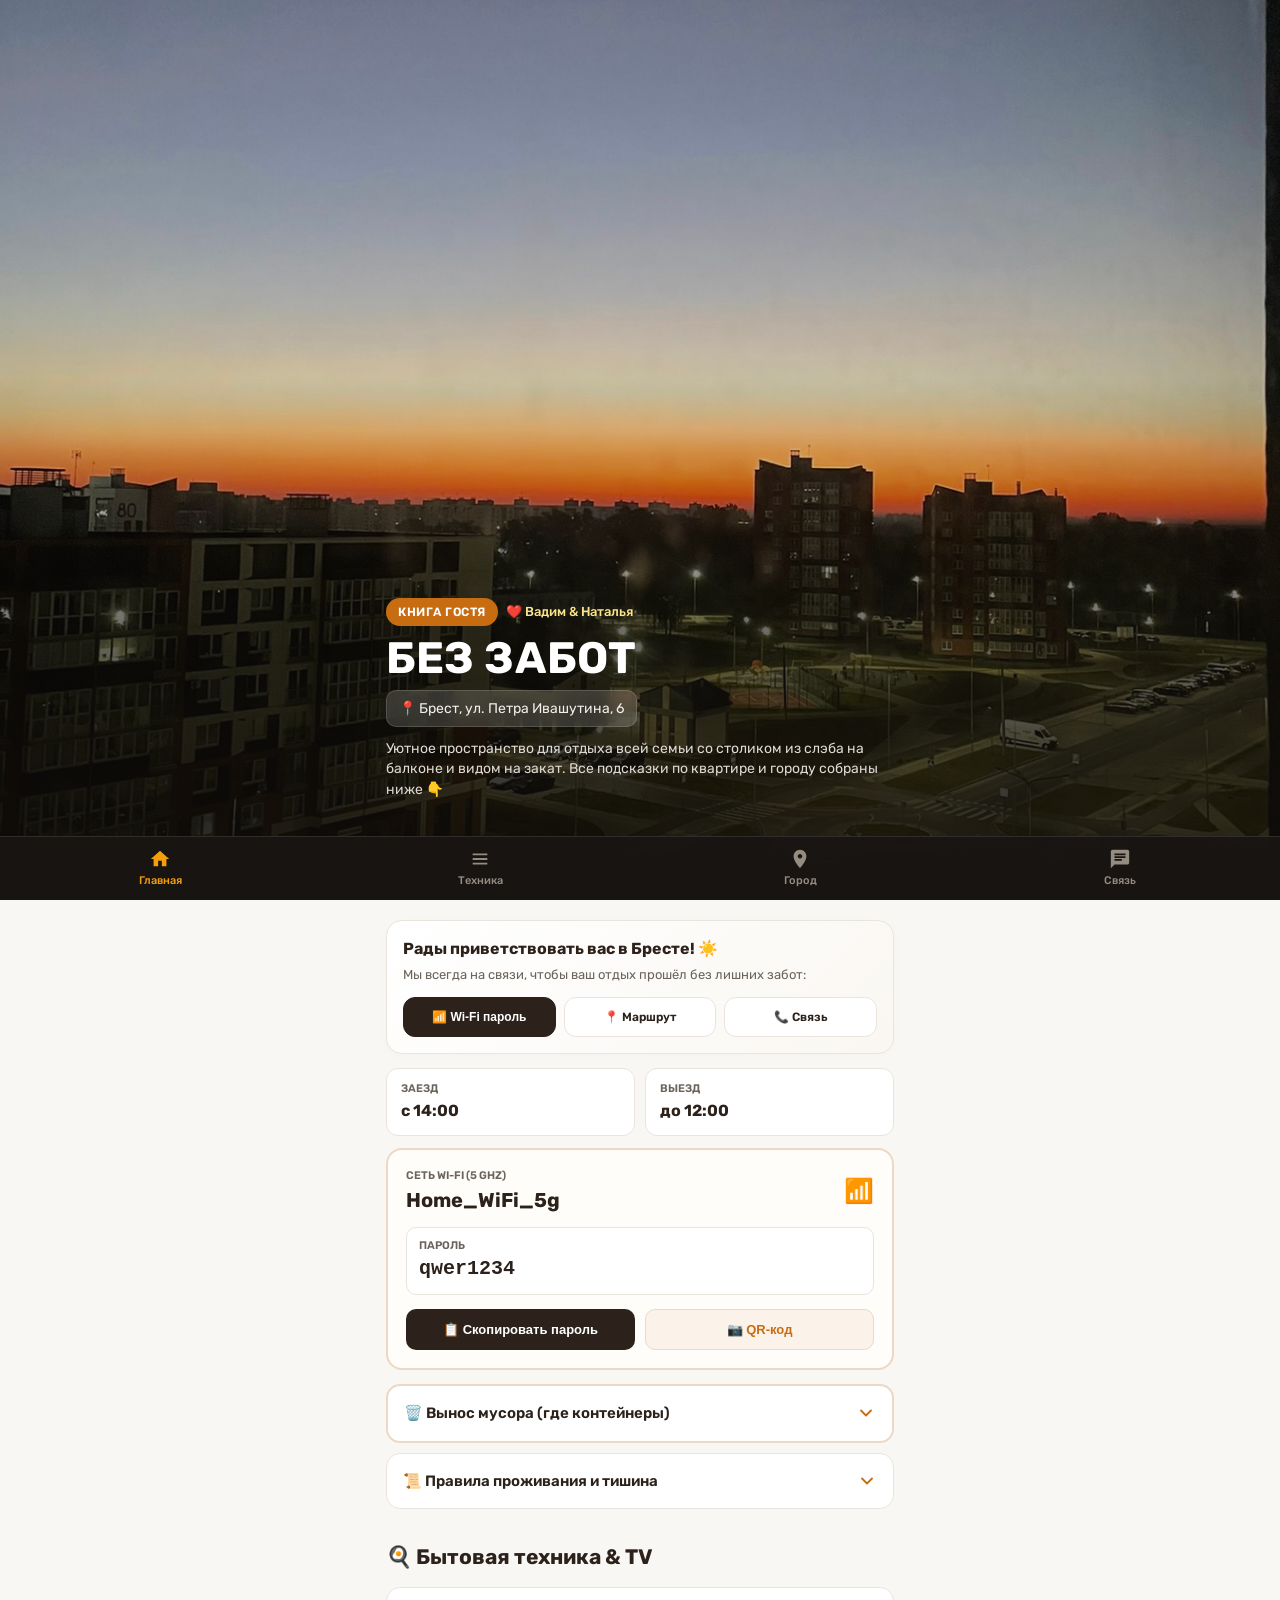
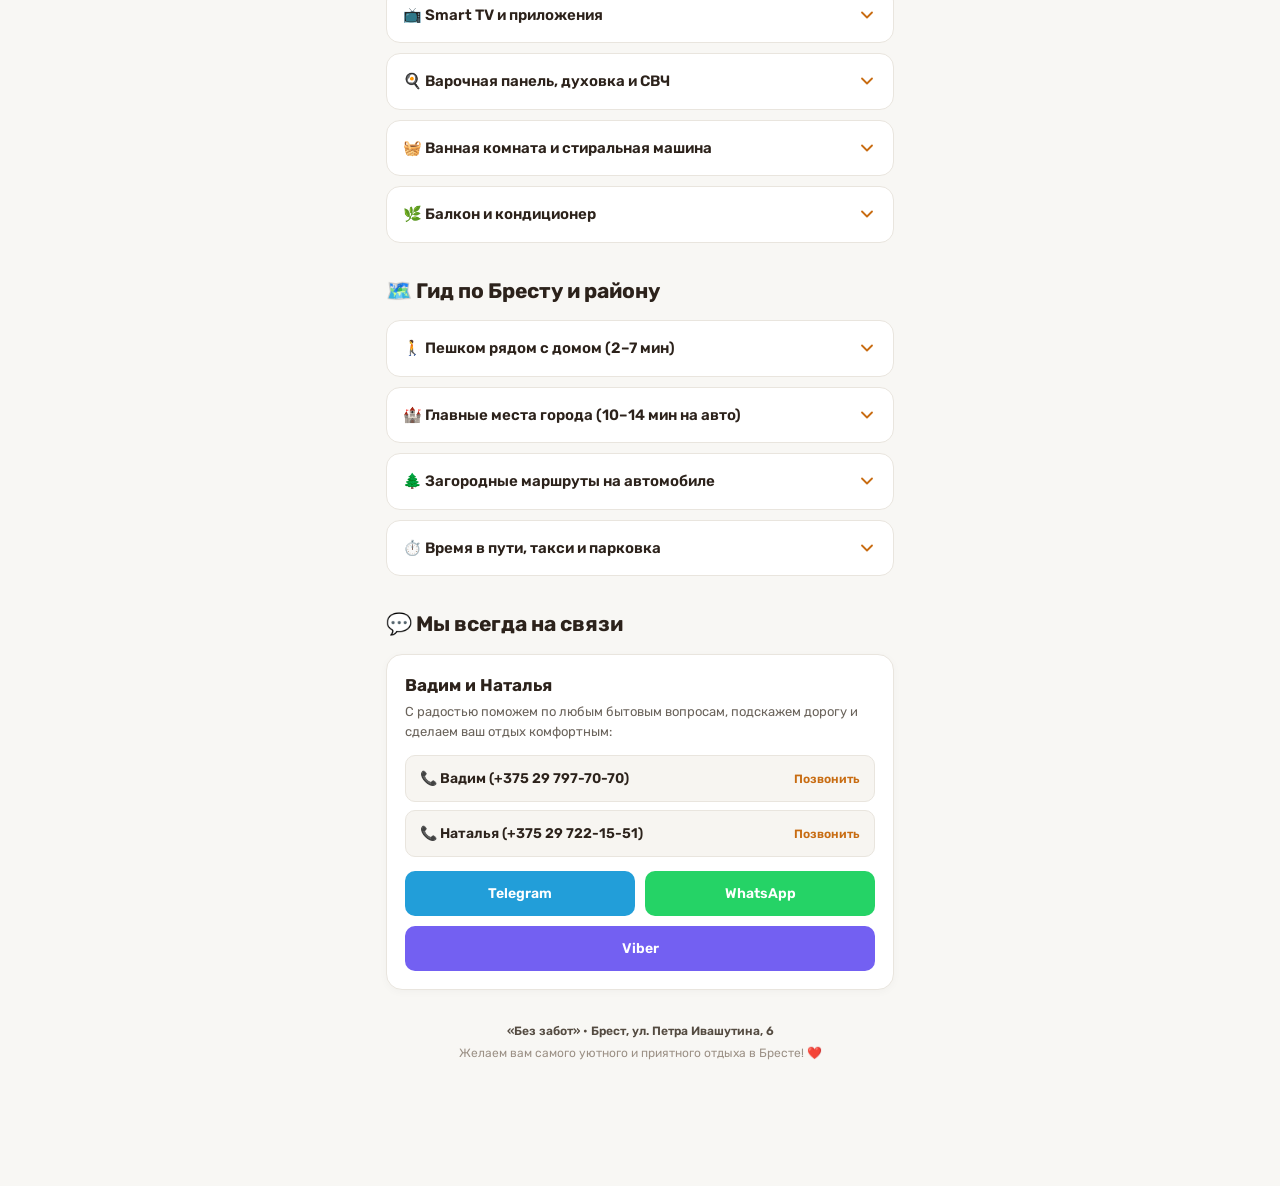
==== commit a902fc6d: "refactor: optimize hero section layout and loading Improve Hero component performance and visual con" ====
--- a/standalone-index.html
+++ b/standalone-index.html
@@ -47,25 +47,24 @@
       line-height: 1.5;
     }
 
-    /* 1. ГЛАВНЫЙ ЭКРАН (HERO) НА ВСЮ ВЫСОТУ 100DVH ДО МЕНЮ */
+    /* 1. ГЛАВНЫЙ ЭКРАН (HERO) НА ВСЮ ВЫСОТУ */
     .hero {
       position: relative;
       width: 100%;
-      height: 100vh;
-      height: 100dvh;
-      min-height: 580px;
+      min-height: 100vh;
+      min-height: 100dvh;
       display: flex;
       flex-direction: column;
       justify-content: flex-end;
       background: 
         linear-gradient(180deg, 
           transparent 0%, 
-          transparent 48%, 
-          rgba(14, 11, 9, 0.6) 75%, 
+          transparent 42%, 
+          rgba(14, 11, 9, 0.6) 70%, 
           rgba(14, 11, 9, 0.95) 100%
         ),
-        url('sunset.jpg') center center / cover no-repeat,
-        url('изображение_viber_2026-10-06_08-54-31-290.jpg') center center / cover no-repeat;
+        url('sunset.jpg?v=20261007') center center / cover no-repeat,
+        url('sunset.jpg') center center / cover no-repeat;
       color: #ffffff;
       overflow: hidden;
     }
@@ -76,14 +75,14 @@
       width: 100%;
       max-width: 540px;
       margin: 0 auto;
-      padding: 0 20px calc(var(--nav-height) + env(safe-area-inset-bottom, 12px) + 20px);
+      padding: 0 16px calc(var(--nav-height) + env(safe-area-inset-bottom, 0px) + 36px);
     }
 
     .hero-badge-row {
       display: flex;
       align-items: center;
       gap: 8px;
-      margin-bottom: 12px;
+      margin-bottom: 8px;
     }
 
     .hero-badge {
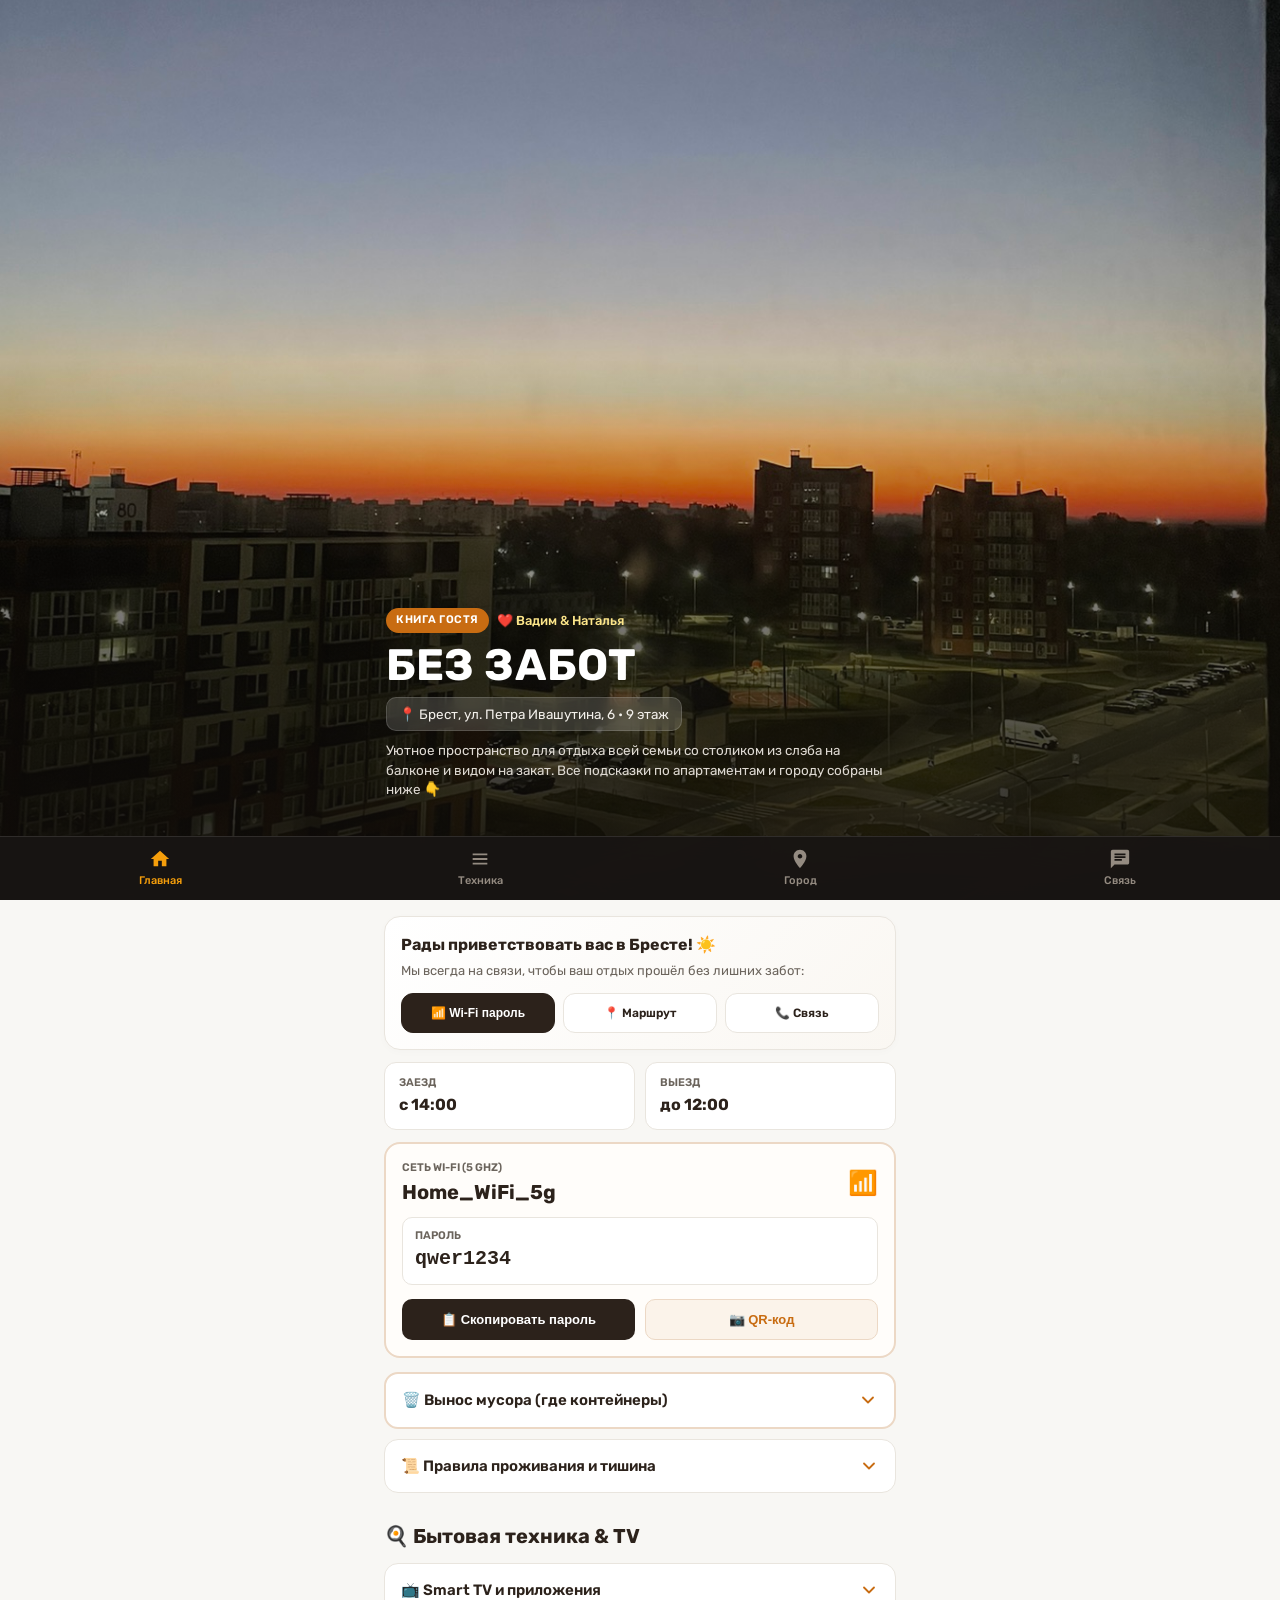
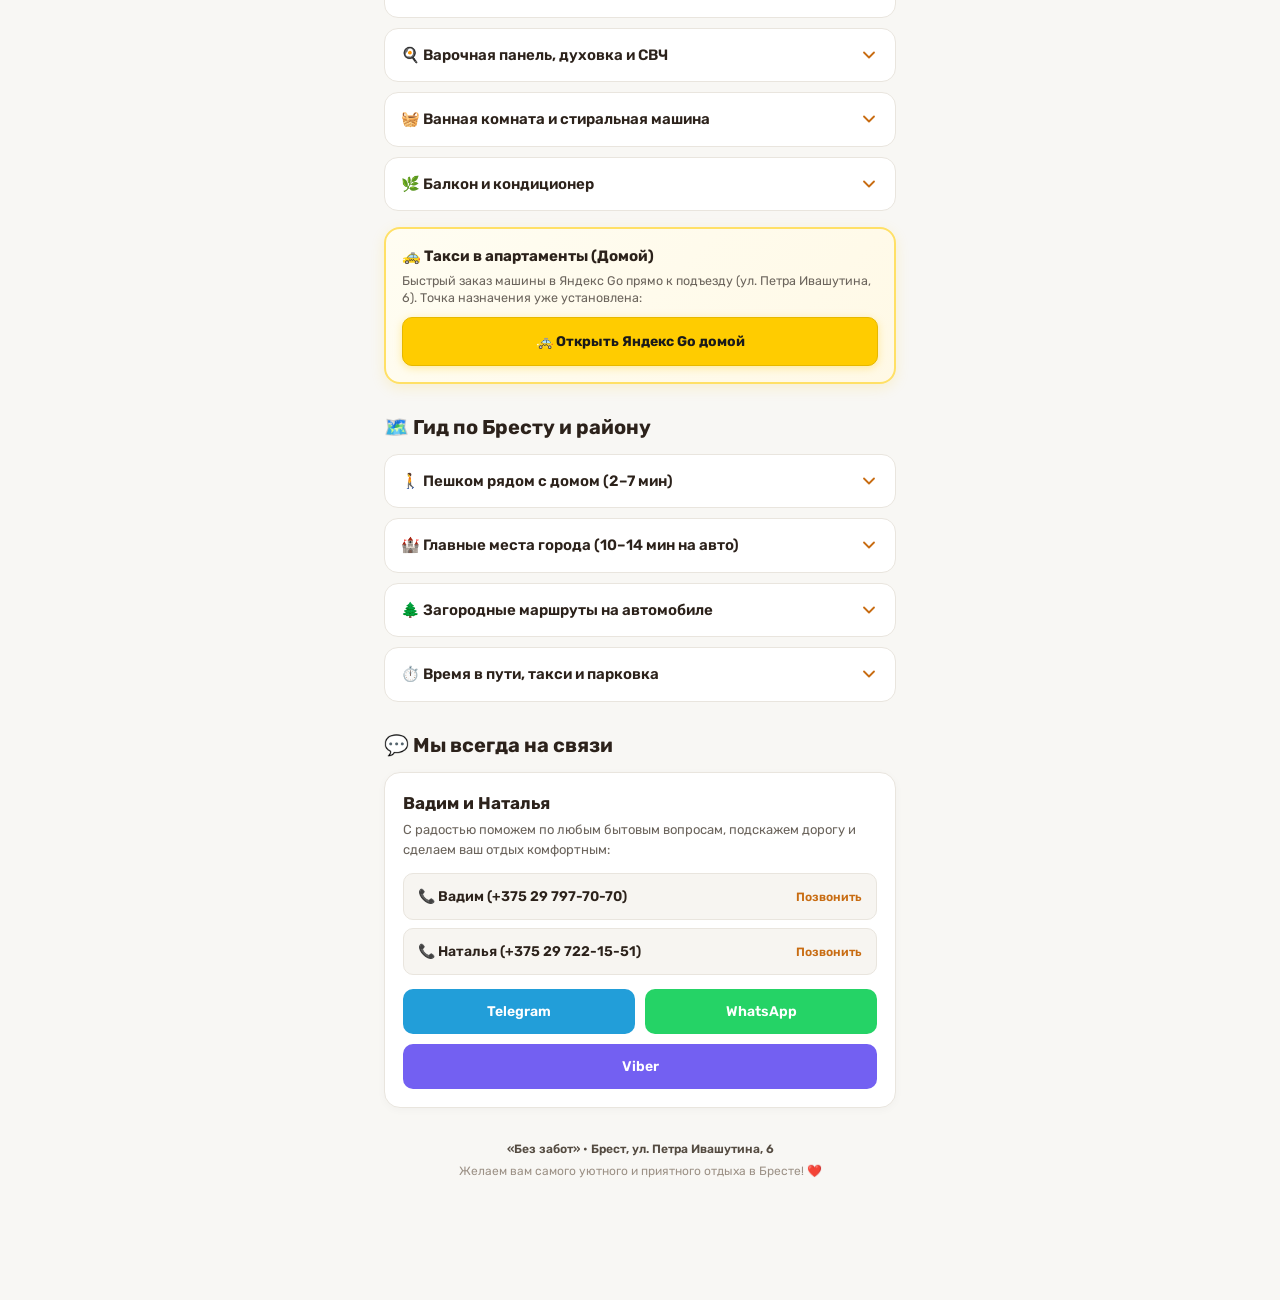
==== commit e96d5961: "feat: add checkout checklist and improve UI - Add CheckOutChecklist component to streamline departur" ====
--- a/standalone-index.html
+++ b/standalone-index.html
@@ -4,7 +4,7 @@
   <meta charset="UTF-8">
   <meta name="viewport" content="width=device-width, initial-scale=1.0, viewport-fit=cover">
   <title>Без забот • Брест | Книга гостя</title>
-  <meta name="description" content="Интерактивная книга гостя и путеводитель по апартаментам «Без забот» в Бресте: пароль Wi-Fi, бытовая техника, правила, вынос мусора и гид по городу.">
+  <meta name="description" content="Интерактивная книга гостя и путеводитель по апартаментам «Без забот» в Бресте: пароль Wi-Fi, бытовая техника, правила, вынос мусора, гид по достопримечательностям и заказ такси в Яндекс Go.">
 
   <link rel="preconnect" href="https://fonts.googleapis.com">
   <link rel="preconnect" href="https://fonts.gstatic.com" crossorigin>
@@ -22,6 +22,9 @@
       --border: #e9e5de;
       --success: #059669;
       --danger: #dc2626;
+      --taxi-yellow: #ffcc00;
+      --taxi-yellow-border: #e6b800;
+      --taxi-dark: #1a1a1a;
       --tabbar-bg: rgba(24, 21, 19, 0.96);
       --nav-height: 64px;
       --radius: 16px;
@@ -47,7 +50,7 @@
       line-height: 1.5;
     }
 
-    /* 1. ГЛАВНЫЙ ЭКРАН (HERO) НА ВСЮ ВЫСОТУ */
+    /* 1. ГЛАВНЫЙ ЭКРАН (HERO) НА ВСЮ ВЫСОТУ 100DVH ДО МЕНЮ */
     .hero {
       position: relative;
       width: 100%;
@@ -59,8 +62,8 @@
       background: 
         linear-gradient(180deg, 
           transparent 0%, 
-          transparent 42%, 
-          rgba(14, 11, 9, 0.6) 70%, 
+          transparent 40%, 
+          rgba(14, 11, 9, 0.55) 68%, 
           rgba(14, 11, 9, 0.95) 100%
         ),
         url('sunset.jpg?v=20261007') center center / cover no-repeat,
@@ -91,11 +94,11 @@
       gap: 6px;
       background: var(--accent);
       color: #ffffff;
-      font-size: 12px;
+      font-size: 11px;
       font-weight: 600;
       letter-spacing: 0.5px;
       text-transform: uppercase;
-      padding: 5px 12px;
+      padding: 4px 10px;
       border-radius: 20px;
     }
 
@@ -118,20 +121,20 @@
       display: inline-flex;
       align-items: center;
       gap: 6px;
-      font-size: 14px;
+      font-size: 13.5px;
       color: #f3f0eb;
-      margin-bottom: 12px;
+      margin-bottom: 10px;
       text-decoration: none;
       background: rgba(255, 255, 255, 0.15);
       backdrop-filter: blur(8px);
       -webkit-backdrop-filter: blur(8px);
-      padding: 7px 12px;
+      padding: 6px 12px;
       border-radius: 10px;
       border: 1px solid rgba(255, 255, 255, 0.15);
     }
 
     .hero-desc {
-      font-size: 14px;
+      font-size: 13.5px;
       color: #ded9d2;
       line-height: 1.45;
     }
@@ -140,14 +143,14 @@
     .container {
       max-width: 540px;
       margin: 0 auto;
-      padding: 20px 16px;
+      padding: 16px 14px;
     }
 
     .section-title {
-      font-size: 21px;
+      font-size: 20px;
       font-weight: 700;
       color: var(--wood-dark);
-      margin: 32px 0 14px;
+      margin: 28px 0 12px;
       display: flex;
       align-items: center;
       gap: 8px;
@@ -168,7 +171,7 @@
       border: 1px solid var(--border);
       border-radius: var(--radius);
       padding: 16px;
-      margin-bottom: 14px;
+      margin-bottom: 12px;
       box-shadow: 0 2px 8px rgba(0,0,0,0.02);
     }
 
@@ -236,7 +239,7 @@
       background: #fffdfa;
       border: 2px solid #ecd8c5;
       border-radius: var(--radius);
-      padding: 18px;
+      padding: 16px;
       margin-bottom: 14px;
     }
 
@@ -244,7 +247,7 @@
       display: flex;
       justify-content: space-between;
       align-items: center;
-      margin-bottom: 12px;
+      margin-bottom: 10px;
     }
 
     .wifi-actions {
@@ -313,7 +316,7 @@
     }
 
     summary {
-      padding: 16px;
+      padding: 15px 16px;
       font-weight: 600;
       font-size: 15px;
       cursor: pointer;
@@ -407,13 +410,13 @@
       margin-top: 10px;
     }
 
-    /* МЕСТА */
+    /* МЕСТА И КАРТОЧКИ */
     .place-item {
       background: #faf8f5;
       border: 1px solid var(--border);
       border-radius: 12px;
-      padding: 12px;
-      margin-bottom: 8px;
+      padding: 13px;
+      margin-bottom: 10px;
     }
 
     .place-header {
@@ -430,9 +433,290 @@
       font-weight: 600;
       padding: 2px 7px;
       border-radius: 6px;
+      white-space: nowrap;
     }
     .badge-time { background: #f0ede8; color: #585047; }
     .badge-accent { background: var(--accent-soft); color: var(--accent); }
+
+    /* ДВОЙНЫЕ КНОПКИ ДЕЙСТВИЙ (КАРТА И ТАКСИ) */
+    .place-actions {
+      display: flex;
+      gap: 8px;
+      margin-top: 10px;
+    }
+
+    .btn-action {
+      flex: 1;
+      height: 36px;
+      display: inline-flex;
+      align-items: center;
+      justify-content: center;
+      gap: 5px;
+      font-size: 12.5px;
+      font-weight: 600;
+      border-radius: 8px;
+      white-space: nowrap;
+      text-decoration: none;
+      transition: opacity 0.15s, transform 0.1s, background-color 0.15s;
+      cursor: pointer;
+    }
+
+    .btn-action:active {
+      transform: scale(0.98);
+      opacity: 0.9;
+    }
+
+    .btn-map {
+      background: #f0ece6;
+      border: 1px solid #dfd8cf;
+      color: #3e2e23;
+    }
+
+    .btn-taxi {
+      background: var(--taxi-yellow);
+      border: 1px solid var(--taxi-yellow-border);
+      color: var(--taxi-dark);
+    }
+
+    /* ИНТЕРАКТИВНЫЙ ЧЕК-ЛИСТ ВЫЕЗДА */
+    .checkout-card {
+      background: var(--card-bg);
+      border: 1px solid var(--border);
+      border-radius: var(--radius);
+      padding: 18px 16px;
+      margin: 14px 0;
+      box-shadow: 0 2px 10px rgba(0, 0, 0, 0.02);
+    }
+
+    .checkout-header {
+      display: flex;
+      justify-content: space-between;
+      align-items: center;
+      gap: 8px;
+      margin-bottom: 8px;
+    }
+
+    .checkout-title {
+      font-size: 15px;
+      font-weight: 700;
+      color: var(--wood-dark);
+    }
+
+    .checkout-counter {
+      font-size: 12px;
+      font-weight: 500;
+      color: var(--text-muted);
+      white-space: nowrap;
+    }
+
+    .progress-track {
+      width: 100%;
+      height: 6px;
+      background: #eee8e0;
+      border-radius: 99px;
+      overflow: hidden;
+      margin-bottom: 14px;
+    }
+
+    .progress-bar {
+      height: 100%;
+      background: linear-gradient(90deg, #c86c12, #059669);
+      border-radius: 99px;
+      transition: width 0.3s cubic-bezier(0.4, 0, 0.2, 1);
+    }
+
+    .checklist {
+      display: flex;
+      flex-direction: column;
+      gap: 8px;
+      margin-bottom: 12px;
+    }
+
+    .check-item {
+      display: flex;
+      align-items: center;
+      gap: 12px;
+      padding: 10px 12px;
+      border-radius: 12px;
+      background: #faf8f5;
+      border: 1px solid #ede7df;
+      cursor: pointer;
+      user-select: none;
+      transition: all 0.2s ease;
+    }
+
+    .check-item:active {
+      transform: scale(0.99);
+    }
+
+    .check-item.checked {
+      background: #f0fdf4;
+      border-color: #bbf7d0;
+    }
+
+    .check-input {
+      display: none;
+    }
+
+    .custom-checkbox {
+      width: 22px;
+      height: 22px;
+      border-radius: 6px;
+      border: 2px solid #c9c0b5;
+      background: #ffffff;
+      display: flex;
+      align-items: center;
+      justify-content: center;
+      flex-shrink: 0;
+      transition: all 0.2s ease;
+    }
+
+    .custom-checkbox::after {
+      content: '';
+      width: 5px;
+      height: 10px;
+      border: solid #ffffff;
+      border-width: 0 2px 2px 0;
+      transform: rotate(45deg) scale(0);
+      transition: transform 0.2s ease;
+      margin-bottom: 2px;
+    }
+
+    .check-item.checked .custom-checkbox {
+      background: #059669;
+      border-color: #059669;
+    }
+
+    .check-item.checked .custom-checkbox::after {
+      transform: rotate(45deg) scale(1);
+    }
+
+    .check-text {
+      font-size: 13.5px;
+      font-weight: 500;
+      color: #2c221b;
+      transition: all 0.2s ease;
+    }
+
+    .check-item.checked .check-text {
+      color: #65a30d;
+      text-decoration: line-through;
+      opacity: 0.85;
+    }
+
+    .all-done-banner {
+      display: none;
+      background: #f0fdf4;
+      border: 1px solid #86efac;
+      color: #166534;
+      font-size: 12px;
+      font-weight: 600;
+      padding: 8px 12px;
+      border-radius: 10px;
+      text-align: center;
+      margin-bottom: 12px;
+    }
+
+    .checkout-actions {
+      display: grid;
+      grid-template-columns: 1fr 1fr;
+      gap: 10px;
+    }
+
+    .btn-checkout {
+      display: flex;
+      align-items: center;
+      justify-content: center;
+      text-align: center;
+      padding: 12px 10px;
+      border-radius: 10px;
+      font-weight: 600;
+      font-size: 12.5px;
+      color: #ffffff;
+      text-decoration: none;
+      transition: all 0.2s ease;
+    }
+
+    .btn-checkout:active {
+      transform: scale(0.98);
+      opacity: 0.9;
+    }
+
+    .btn-checkout-wa {
+      background: #25D366;
+    }
+
+    .btn-checkout-tg {
+      background: #229ED9;
+    }
+
+    .btn-checkout.pulse {
+      animation: gentlePulse 2s infinite ease-in-out;
+      box-shadow: 0 0 16px rgba(37, 211, 102, 0.45);
+    }
+
+    .btn-checkout-tg.pulse {
+      box-shadow: 0 0 16px rgba(34, 158, 217, 0.45);
+    }
+
+    @keyframes gentlePulse {
+      0%, 100% {
+        transform: scale(1);
+      }
+      50% {
+        transform: scale(1.02);
+      }
+    }
+
+    /* СПЕЦИАЛЬНАЯ КНОПКА: ТАКСИ В АПАРТАМЕНТЫ (ДОМОЙ) */
+    .home-taxi-box {
+      background: linear-gradient(135deg, #fffdf2 0%, #fff9e6 100%);
+      border: 2px solid #ffe066;
+      border-radius: var(--radius);
+      padding: 16px;
+      margin: 16px 0;
+      box-shadow: 0 4px 14px rgba(255, 204, 0, 0.15);
+    }
+
+    .home-taxi-title {
+      font-size: 15px;
+      font-weight: 700;
+      color: #2c221b;
+      display: flex;
+      align-items: center;
+      gap: 6px;
+    }
+
+    .home-taxi-desc {
+      font-size: 12.5px;
+      color: #6b645c;
+      margin-top: 4px;
+      line-height: 1.4;
+    }
+
+    .btn-taxi-home {
+      display: flex;
+      align-items: center;
+      justify-content: center;
+      gap: 8px;
+      background: var(--taxi-yellow);
+      border: 1px solid var(--taxi-yellow-border);
+      color: var(--taxi-dark);
+      font-weight: 700;
+      font-size: 14px;
+      padding: 13px 16px;
+      border-radius: 10px;
+      text-decoration: none;
+      margin-top: 10px;
+      box-shadow: 0 2px 8px rgba(255, 204, 0, 0.35);
+      transition: background 0.15s, transform 0.1s;
+      white-space: nowrap;
+    }
+
+    .btn-taxi-home:active {
+      transform: scale(0.98);
+      background: #f0c000;
+    }
 
     /* КОНТАКТЫ */
     .host-phones {
@@ -478,7 +762,7 @@
     .btn-wa { background: #25D366; }
     .btn-vb { background: #7360f2; grid-column: span 2; }
 
-    /* 4. ФИКСИРОВАННЫЙ ТАББАР НА ВСЮ ШИРИНУ */
+    /* ФИКСИРОВАННЫЙ ТАББАР НА ВСЮ ШИРИНУ */
     .bottom-nav {
       position: fixed;
       bottom: 0;
@@ -534,9 +818,9 @@
       </div>
       <h1 class="hero-title">БЕЗ ЗАБОТ</h1>
       <a href="https://maps.yandex.ru/?text=Брест,+ул.+Петра+Ивашутина,+6" class="hero-address" target="_blank">
-        📍 Брест, ул. Петра Ивашутина, 6
+        📍 Брест, ул. Петра Ивашутина, 6 • 9 этаж
       </a>
-      <p class="hero-desc">Уютное пространство для отдыха всей семьи со столиком из слэба на балконе и видом на закат. Все подсказки по квартире и городу собраны ниже 👇</p>
+      <p class="hero-desc">Уютное пространство для отдыха всей семьи со столиком из слэба на балконе и видом на закат. Все подсказки по апартаментам и городу собраны ниже 👇</p>
     </div>
   </section>
 
@@ -636,15 +920,15 @@
     </details>
 
     <!-- ПРАВИЛА И ТИШИНА -->
-    <details>
+    <details id="rules">
       <summary>
         <span>📜 Правила проживания и тишина</span>
         <svg class="chevron" viewBox="0 0 24 24"><polyline points="6 9 12 15 18 9"></polyline></svg>
       </summary>
       <div class="acc-content">
         <ul style="padding-left: 18px; display: flex; flex-direction: column; gap: 8px;">
-          <li><b>Курение строго запрещено 🚭:</b> в квартире, на балконе и в подъезде курить нельзя. Места для курения — только на улице.</li>
-          <li><b>Без шумных вечеринок 🚫:</b> квартира создана для спокойного семейного отдыха и не сдаётся для праздников.</li>
+          <li><b>Курение строго запрещено 🚭:</b> в апартаментах, на балконе и в подъезде курить нельзя. Места для курения — только на улице.</li>
+          <li><b>Без шумных вечеринок 🚫:</b> апартаменты созданы для спокойного семейного отдыха и не сдаются для праздников.</li>
           <li><b>Режим тишины (Закон РБ) 🤫:</b> просим соблюдать тишину с <b>23:00 до 07:00</b>.</li>
           <li><b>При выходе из дома:</b> закрывайте окна, запирайте дверь на ключ, выключайте свет и мощные электроприборы.</li>
           <li><b>Безбарьерный вход ♿:</b> подъезд оборудован плавным заездом без ступеней от тротуара прямо до лифта.</li>
@@ -690,7 +974,7 @@
       <div class="acc-content">
         • <b>Стиральная машина:</b> рекомендуем удобный режим «Быстро 30 мин».<br>
         • В ванной есть тропический душ, полотенцесушитель, фен и свежие полотенца.<br>
-        • Санузел в квартире раздельный. Утюг и гладильная доска — в спальне/прихожей.
+        • Санузел комфортный раздельный. Утюг и гладильная доска — в спальне/прихожей.
       </div>
     </details>
 
@@ -704,6 +988,19 @@
         • <b>Кондиционер:</b> значок ❄️ — охлаждение, значок ☀️ — обогрев. Комфортная температура: 22–23°C.
       </div>
     </details>
+
+    <!-- СПЕЦИАЛЬНЫЙ БЛОК: ТАКСИ В АПАРТАМЕНТЫ (ДОМОЙ) -->
+    <div class="home-taxi-box">
+      <div class="home-taxi-title">
+        <span>🚕 Такси в апартаменты (Домой)</span>
+      </div>
+      <div class="home-taxi-desc">
+        Быстрый заказ машины в Яндекс Go прямо к подъезду (ул. Петра Ивашутина, 6). Точка назначения уже установлена:
+      </div>
+      <a href="https://3.redirect.appmetrica.yandex.com/route?end-lat=52.0622&end-lon=23.7483&app=taxi" target="_blank" class="btn-taxi-home">
+        🚕 Открыть Яндекс Go домой
+      </a>
+    </div>
 
     <!-- ГОРОД И ЛОКАЦИИ -->
     <h2 class="section-title" id="city">🗺️ Гид по Бресту и району</h2>
@@ -720,34 +1017,58 @@
             <span class="badge badge-accent">2 мин</span>
           </div>
           <span style="font-size: 13px; color: var(--text-muted);">Прямо в нашем квартале (ул. Ивашутина). Свежий кофе, круассаны и сытные завтраки.</span>
-        </div>
+          <div class="place-actions">
+            <a href="https://maps.yandex.ru/?text=Брест,+кафе+Brasileiro" target="_blank" class="btn-action btn-map">🗺️ На карте</a>
+            <a href="https://3.redirect.appmetrica.yandex.com/route?end-lat=52.0634&end-lon=23.7185&app=taxi" target="_blank" class="btn-action btn-taxi">🚕 Яндекс Go</a>
+          </div>
+        </div>
+
         <div class="place-item">
           <div class="place-header">
             <b>🛒 Магазин «Продукточка»</b>
             <span class="badge badge-time">1–2 мин</span>
           </div>
           <span style="font-size: 13px; color: var(--text-muted);">Через дорогу: фермерская молочка, свежий хлеб, вода, бакалея и снеки.</span>
-        </div>
+          <div class="place-actions">
+            <a href="https://maps.yandex.ru/?text=Брест,+ул.+Петра+Ивашутина" target="_blank" class="btn-action btn-map">🗺️ На карте</a>
+            <a href="https://3.redirect.appmetrica.yandex.com/route?end-lat=52.0625&end-lon=23.7190&app=taxi" target="_blank" class="btn-action btn-taxi">🚕 Яндекс Go</a>
+          </div>
+        </div>
+
         <div class="place-item">
           <div class="place-header">
             <b>🍕 Пиццерия «Папа Пицца» & супермаркет «Санта»</b>
             <span class="badge badge-time">5–7 мин</span>
           </div>
           <span style="font-size: 13px; color: var(--text-muted);">Ул. Рябиновая, 1А. Пицца из печи с собой или в уютном зале, кулинария и выпечка.</span>
-        </div>
+          <div class="place-actions">
+            <a href="https://maps.yandex.ru/?text=Брест,+ул.+Рябиновая,+1А" target="_blank" class="btn-action btn-map">🗺️ На карте</a>
+            <a href="https://3.redirect.appmetrica.yandex.com/route?end-lat=52.0645&end-lon=23.7258&app=taxi" target="_blank" class="btn-action btn-taxi">🚕 Яндекс Go</a>
+          </div>
+        </div>
+
         <div class="place-item">
           <div class="place-header">
             <b>🌳 Парк 1000-летия Бреста</b>
             <span class="badge badge-time">5–7 мин</span>
           </div>
           <span style="font-size: 13px; color: var(--text-muted);">Через дорогу (ул. Екельчика): сеть дорожек для прогулок, храм и теннисные корты.</span>
-        </div>
+          <div class="place-actions">
+            <a href="https://maps.yandex.ru/?text=Брест,+парк+1000-летия" target="_blank" class="btn-action btn-map">🗺️ На карте</a>
+            <a href="https://3.redirect.appmetrica.yandex.com/route?end-lat=52.0610&end-lon=23.7250&app=taxi" target="_blank" class="btn-action btn-taxi">🚕 Яндекс Go</a>
+          </div>
+        </div>
+
         <div class="place-item">
           <div class="place-header">
             <b>🛡️ Форт № 4 Брестской крепости</b>
             <span class="badge badge-time">15 мин / 4 мин авто</span>
           </div>
           <span style="font-size: 13px; color: var(--text-muted);">Земляные валы и капониры внешнего пояса крепости. Исторический тихий парк.</span>
+          <div class="place-actions">
+            <a href="https://maps.yandex.ru/?text=Брест,+Форт+4" target="_blank" class="btn-action btn-map">🗺️ На карте</a>
+            <a href="https://3.redirect.appmetrica.yandex.com/route?end-lat=52.0722&end-lon=23.7088&app=taxi" target="_blank" class="btn-action btn-taxi">🚕 Яндекс Go</a>
+          </div>
         </div>
       </div>
     </details>
@@ -758,40 +1079,69 @@
         <svg class="chevron" viewBox="0 0 24 24"><polyline points="6 9 12 15 18 9"></polyline></svg>
       </summary>
       <div class="acc-content">
+        <!-- 1. Брестская крепость -->
+        <div class="place-item">
+          <div class="place-header">
+            <b>⭐ Брестская крепость-герой & музей «Берестье»</b>
+            <span class="badge badge-time">12–14 мин</span>
+          </div>
+          <span style="font-size: 13px; color: var(--text-muted);">Монумент «Мужество», Холмские ворота и музей XIII века. Бесплатная парковка — у Северных ворот (ул. Зубачева).</span>
+          <div class="place-actions">
+            <a href="https://maps.yandex.ru/?text=52.0882,23.6601" target="_blank" class="btn-action btn-map">🗺️ На карте</a>
+            <a href="https://3.redirect.appmetrica.yandex.com/route?end-lat=52.0882&end-lon=23.6601&app=taxi" target="_blank" class="btn-action btn-taxi">🚕 Яндекс Go</a>
+          </div>
+        </div>
+
+        <!-- 2. Улица Советская -->
         <div class="place-item">
           <div class="place-header">
             <b>🕯️ Пешеходная ул. Советская (фонарщик)</b>
             <span class="badge badge-time">12–14 мин</span>
           </div>
-          <span style="font-size: 13px; color: var(--text-muted);">Главный променад. Каждый вечер в сумерках фонарщик вручную зажигает керосиновые фонари. Парковка: ул. Гоголя / Орджоникидзе.</span>
-        </div>
-        <div class="place-item">
-          <div class="place-header">
-            <b>⭐ Брестская крепость-герой & музей «Берестье»</b>
-            <span class="badge badge-time">12–14 мин</span>
-          </div>
-          <span style="font-size: 13px; color: var(--text-muted);">Монумент «Мужество», Холмские ворота и музей XIII века. Удобная бесплатная парковка — у Северных ворот (ул. Зубачева).</span>
-        </div>
+          <span style="font-size: 13px; color: var(--text-muted);">Главный променад города. Каждый вечер в сумерках фонарщик вручную зажигает керосиновые фонари.</span>
+          <div class="place-actions">
+            <a href="https://maps.yandex.ru/?text=52.0911,23.6936" target="_blank" class="btn-action btn-map">🗺️ На карте</a>
+            <a href="https://3.redirect.appmetrica.yandex.com/route?end-lat=52.0911&end-lon=23.6936&app=taxi" target="_blank" class="btn-action btn-taxi">🚕 Яндекс Go</a>
+          </div>
+        </div>
+
+        <!-- 3. Аллея кованых фонарей -->
         <div class="place-item">
           <div class="place-header">
             <b>🎨 Аллея кованых фонарей (ул. Гоголя)</b>
             <span class="badge badge-time">12–14 мин</span>
           </div>
-          <span style="font-size: 13px; color: var(--text-muted);">Десятки арт-скульптур по мотивам повестей Гоголя («Нос», «Вечера на хуторе»).</span>
-        </div>
+          <span style="font-size: 13px; color: var(--text-muted);">Десятки уникальных арт-скульптур по мотивам повестей Гоголя («Нос», «Вечера на хуторе»).</span>
+          <div class="place-actions">
+            <a href="https://maps.yandex.ru/?text=52.0911,23.6936" target="_blank" class="btn-action btn-map">🗺️ На карте</a>
+            <a href="https://3.redirect.appmetrica.yandex.com/route?end-lat=52.0911&end-lon=23.6936&app=taxi" target="_blank" class="btn-action btn-taxi">🚕 Яндекс Go</a>
+          </div>
+        </div>
+
+        <!-- 4. Набережная Мухавца -->
         <div class="place-item">
           <div class="place-header">
             <b>🚢 Набережная Мухавца и теплоход «Гродно»</b>
             <span class="badge badge-time">10–12 мин</span>
           </div>
-          <span style="font-size: 13px; color: var(--text-muted);">Ивовые аллеи вдоль реки. В сезон от Городского сада (ул. Ленина, 2) ходит экскурсионный теплоход.</span>
-        </div>
+          <span style="font-size: 13px; color: var(--text-muted);">Живописная набережная вдоль реки. От Городского сада (ул. Ленина, 2) отходит экскурсионный теплоход.</span>
+          <div class="place-actions">
+            <a href="https://maps.yandex.ru/?text=52.0838,23.6874" target="_blank" class="btn-action btn-map">🗺️ На карте</a>
+            <a href="https://3.redirect.appmetrica.yandex.com/route?end-lat=52.0838&end-lon=23.6874&app=taxi" target="_blank" class="btn-action btn-taxi">🚕 Яндекс Go</a>
+          </div>
+        </div>
+
+        <!-- 5. Парк 1 Мая & Трактир «У озера» -->
         <div class="place-item">
           <div class="place-header">
             <b>🎡 Парк 1 Мая & Трактир «У озера»</b>
             <span class="badge badge-time">12–14 мин</span>
           </div>
-          <span style="font-size: 13px; color: var(--text-muted);">Аттракционы, лебединые пруды и сруб с горячими белорусскими драниками в глиняных горшочках.</span>
+          <span style="font-size: 13px; color: var(--text-muted);">Аттракционы, лебединые пруды и знаменитый сруб с горячими белорусскими драниками в горшочках.</span>
+          <div class="place-actions">
+            <a href="https://maps.yandex.ru/?text=52.0945,23.6811" target="_blank" class="btn-action btn-map">🗺️ На карте</a>
+            <a href="https://3.redirect.appmetrica.yandex.com/route?end-lat=52.0945&end-lon=23.6811&app=taxi" target="_blank" class="btn-action btn-taxi">🚕 Яндекс Go</a>
+          </div>
         </div>
       </div>
     </details>
@@ -802,26 +1152,43 @@
         <svg class="chevron" viewBox="0 0 24 24"><polyline points="6 9 12 15 18 9"></polyline></svg>
       </summary>
       <div class="acc-content">
+        <!-- Беловежская пуща -->
         <div class="place-item">
           <div class="place-header">
             <b>1. Беловежская пуща & Каменецкая вежа</b>
             <span class="badge badge-accent">65 км • ~55 мин</span>
           </div>
           <span style="font-size: 13px; color: var(--text-muted);">Реликтовый лес, вольеры с зубрами, Музей природы и Поместье Деда Мороза. По пути — оборонная башня XIII века в Каменце.</span>
-        </div>
+          <div class="place-actions">
+            <a href="https://maps.yandex.ru/?text=52.5564,23.7997" target="_blank" class="btn-action btn-map">🗺️ На карте</a>
+            <a href="https://3.redirect.appmetrica.yandex.com/route?end-lat=52.5564&end-lon=23.7997&app=taxi" target="_blank" class="btn-action btn-taxi">🚕 Яндекс Go</a>
+          </div>
+        </div>
+
+        <!-- Коссовский замок -->
         <div class="place-item">
           <div class="place-header">
             <b>2. Коссовский замок & Ружанский дворец</b>
             <span class="badge badge-accent">135 км • 1 ч 30 мин</span>
           </div>
-          <span style="font-size: 13px; color: var(--text-muted);">Неоготический дворец Пусловских с 12 башнями и монументальный Ружанский дворец Сапег («Белорусский Версаль»).</span>
-        </div>
+          <span style="font-size: 13px; color: var(--text-muted);">Неоготический дворец Пусловских с 12 башнями и Ружанский дворцовый комплекс Сапег («Белорусский Версаль»).</span>
+          <div class="place-actions">
+            <a href="https://maps.yandex.ru/?text=52.7656,25.1216" target="_blank" class="btn-action btn-map">🗺️ На карте</a>
+            <a href="https://3.redirect.appmetrica.yandex.com/route?end-lat=52.7656&end-lon=25.1216&app=taxi" target="_blank" class="btn-action btn-taxi">🚕 Яндекс Go</a>
+          </div>
+        </div>
+
+        <!-- Парк животных Диприз -->
         <div class="place-item">
           <div class="place-header">
-            <b>3. Парк животных в Барановичах («Диприз»)</b>
+            <b>3. Парк животных «Диприз» (Барановичи)</b>
             <span class="badge badge-accent">205 км • 2 ч (М1)</span>
           </div>
-          <span style="font-size: 13px; color: var(--text-muted);">Огромный сафари-парк: ламы, альпаки и олени свободно подходят к рукам. Запас времени — от 4–5 часов.</span>
+          <span style="font-size: 13px; color: var(--text-muted);">Огромный сафари-парк: ламы, альпаки, олени и птицы свободно подходят к рукам. Запас времени — от 4–5 часов.</span>
+          <div class="place-actions">
+            <a href="https://maps.yandex.ru/?text=53.0984,26.0428" target="_blank" class="btn-action btn-map">🗺️ На карте</a>
+            <a href="https://3.redirect.appmetrica.yandex.com/route?end-lat=53.0984&end-lon=26.0428&app=taxi" target="_blank" class="btn-action btn-taxi">🚕 Яндекс Go</a>
+          </div>
         </div>
       </div>
     </details>
@@ -840,6 +1207,16 @@
           <tr style="border-bottom: 1px solid var(--border);"><td style="padding: 8px 0;">Аэропорт «Брест»</td><td style="text-align: right; font-weight: 600; color: var(--accent);">~27 мин</td></tr>
           <tr><td style="padding: 8px 0;">Беловежская пуща (аг. Каменюки)</td><td style="text-align: right; font-weight: 600; color: var(--accent);">~55–60 мин</td></tr>
         </table>
+
+        <!-- Брест-Центральный ЖД вокзал двойные кнопки -->
+        <div style="margin-top: 12px; padding: 12px; background: #faf8f5; border-radius: 10px; border: 1px solid var(--border);">
+          <div style="font-weight: 600; font-size: 13px; color: var(--wood-dark); margin-bottom: 4px;">🚆 Ж/Д вокзал «Брест-Центральный»:</div>
+          <div class="place-actions">
+            <a href="https://maps.yandex.ru/?text=52.1001,23.6806" target="_blank" class="btn-action btn-map">🗺️ На карте</a>
+            <a href="https://3.redirect.appmetrica.yandex.com/route?end-lat=52.1001&end-lon=23.6806&app=taxi" target="_blank" class="btn-action btn-taxi">🚕 Яндекс Go</a>
+          </div>
+        </div>
+
         <div style="font-size: 12px; color: var(--text-muted); margin-top: 10px; line-height: 1.6;">
           🚖 Такси от вокзала: 12–15 мин (~10–15 BYN, Яндекс Go / 7220).<br>
           🚌 Автобус от вокзала: № 9 до ост. «Кольцевая» или «4 Форт» (далее 3 мин пешком).<br>
@@ -924,9 +1301,13 @@
     // Подсветка активной вкладки таббара
     const navButtons = document.querySelectorAll('.nav-btn');
     navButtons.forEach(btn => {
-      btn.addEventListener('click', () => {
+      btn.addEventListener('click', (e) => {
         navButtons.forEach(b => b.classList.remove('active'));
         btn.classList.add('active');
+        if (btn.getAttribute('href') === '#top') {
+          e.preventDefault();
+          window.scrollTo({ top: 0, behavior: 'smooth' });
+        }
       });
     });
   </script>
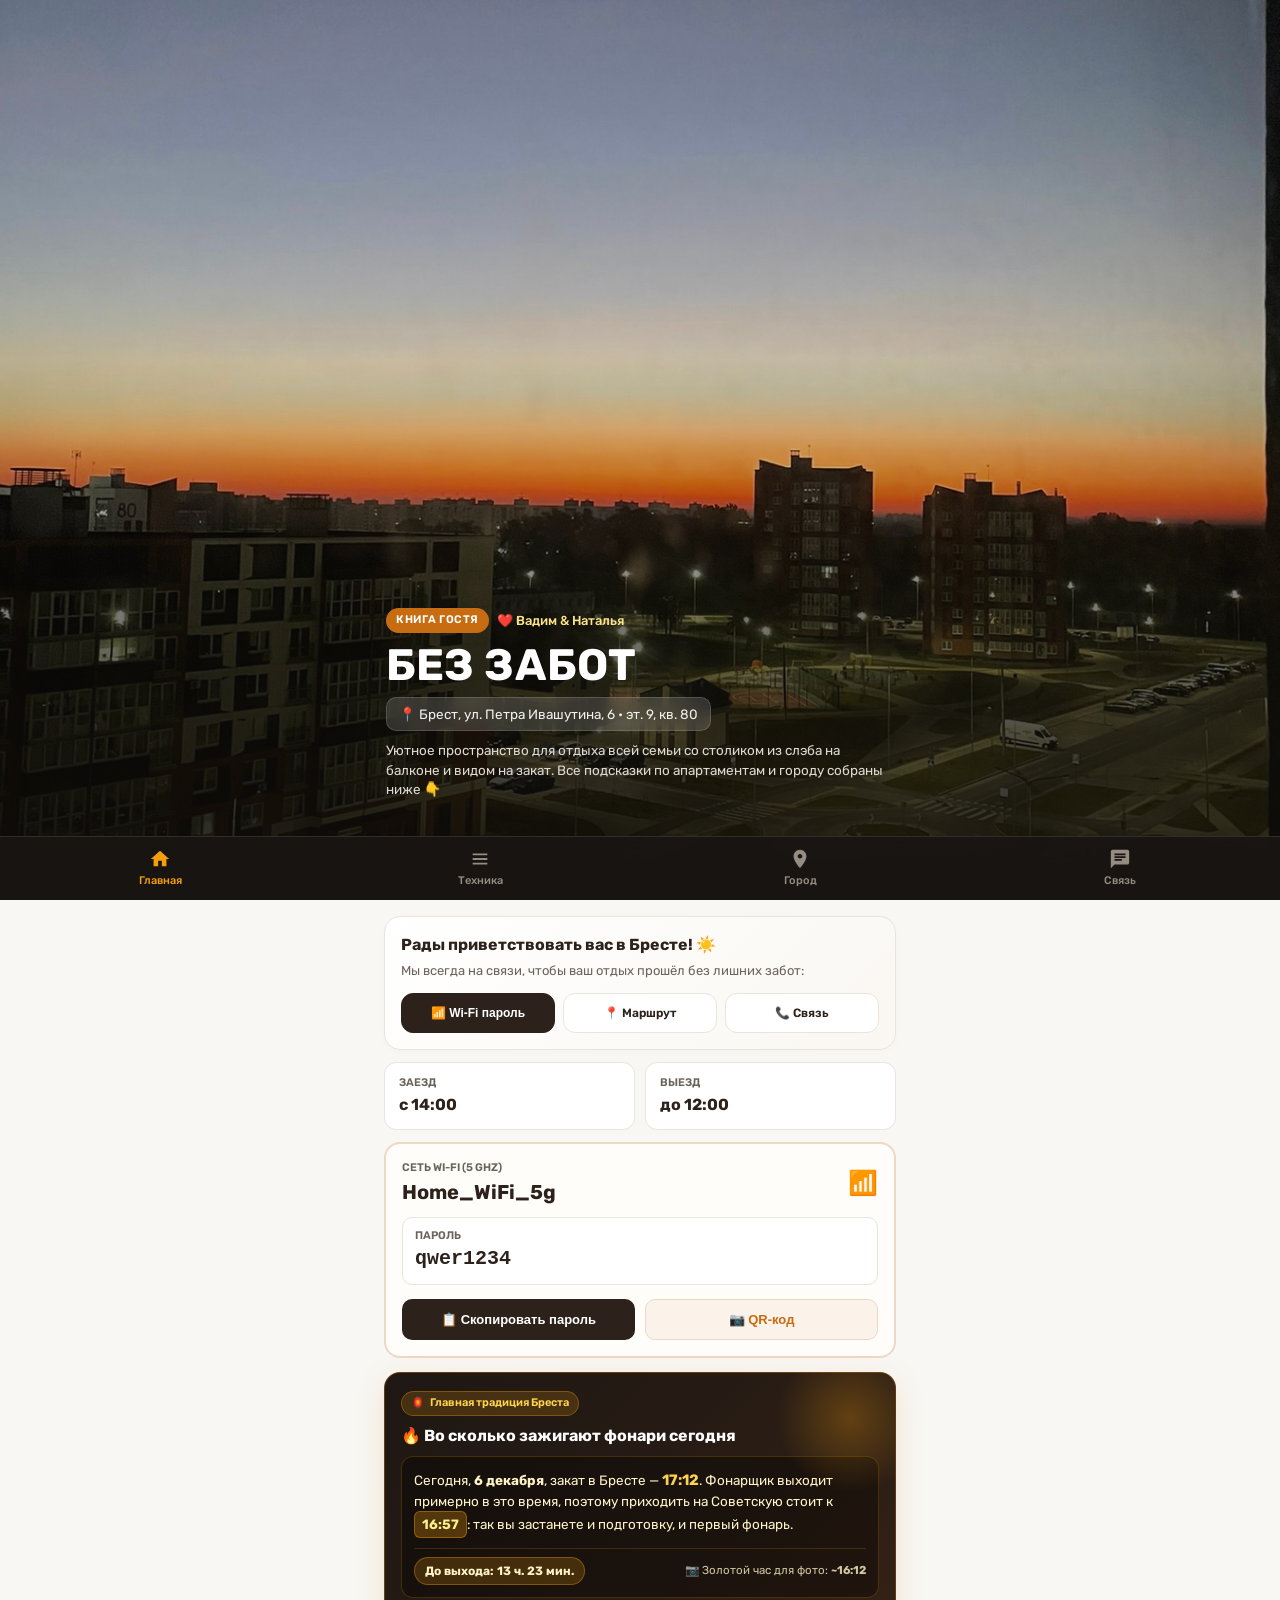
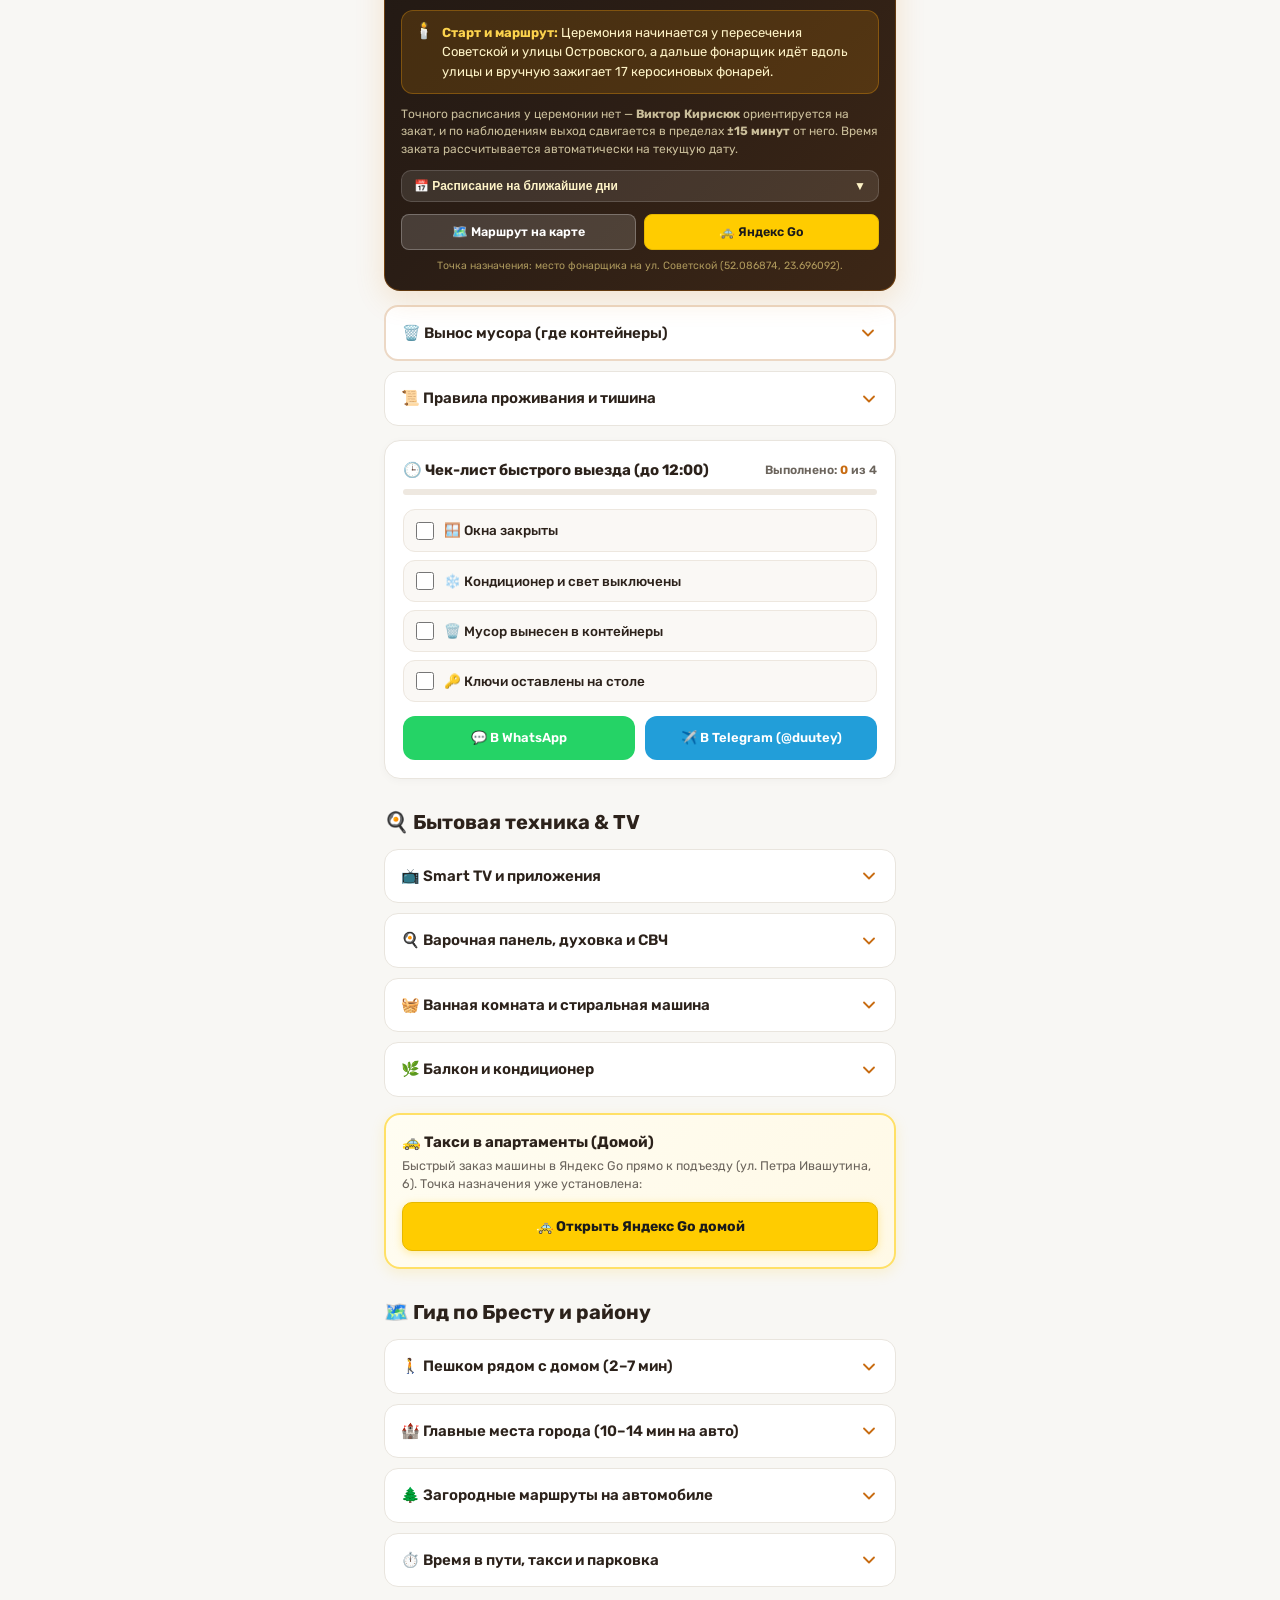
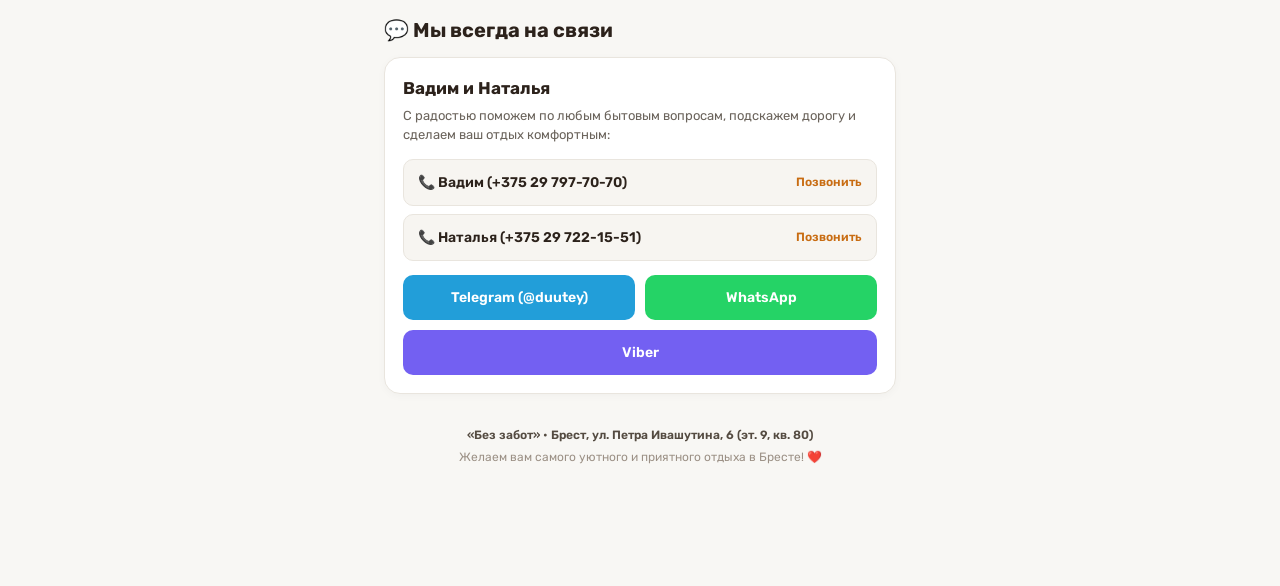
==== commit 6584e416: "feat: add Lamplighter widget and update address info - Integrate `LamplighterWidget` to calculate an" ====
--- a/standalone-index.html
+++ b/standalone-index.html
@@ -478,6 +478,102 @@
       color: var(--taxi-dark);
     }
 
+    /* ВИДЖЕТ «БРЕСТСКИЙ ФОНАРЩИК» */
+    .lantern-widget {
+      position: relative;
+      background: linear-gradient(135deg, #1e1713 0%, #2a1d15 50%, #3d2716 100%);
+      border: 1px solid rgba(217, 119, 6, 0.35);
+      border-radius: var(--radius);
+      padding: 16px;
+      color: #ffffff;
+      margin-bottom: 14px;
+      overflow: hidden;
+      box-shadow: 0 8px 30px rgba(217, 119, 6, 0.16);
+    }
+    .lantern-glow {
+      position: absolute;
+      top: -30px;
+      right: -30px;
+      width: 150px;
+      height: 150px;
+      background: radial-gradient(circle, rgba(245, 158, 11, 0.28) 0%, transparent 70%);
+      pointer-events: none;
+    }
+    .lantern-badge {
+      display: inline-flex;
+      align-items: center;
+      gap: 5px;
+      font-size: 11px;
+      font-weight: 600;
+      color: #fcd34d;
+      background: rgba(245, 158, 11, 0.18);
+      border: 1px solid rgba(245, 158, 11, 0.32);
+      padding: 3px 9px;
+      border-radius: 999px;
+      margin-bottom: 8px;
+    }
+    .lantern-title {
+      font-size: 16px;
+      font-weight: 700;
+      color: #ffffff;
+      display: flex;
+      align-items: center;
+      gap: 6px;
+      margin-bottom: 4px;
+    }
+    .lantern-desc {
+      font-size: 12px;
+      color: rgba(254, 243, 199, 0.8);
+      line-height: 1.4;
+      margin-bottom: 12px;
+    }
+    .lantern-box {
+      background: rgba(0, 0, 0, 0.35);
+      border: 1px solid rgba(245, 158, 11, 0.2);
+      border-radius: 12px;
+      padding: 12px;
+      margin-bottom: 12px;
+    }
+    .lantern-time-label {
+      font-size: 11px;
+      text-transform: uppercase;
+      letter-spacing: 0.5px;
+      color: rgba(252, 211, 77, 0.85);
+      font-weight: 600;
+    }
+    .lantern-time-val {
+      font-size: 28px;
+      font-weight: 800;
+      color: #fcd34d;
+      line-height: 1.1;
+      margin-top: 2px;
+    }
+    .lantern-status {
+      font-size: 13px;
+      font-weight: 700;
+      color: #fef3c7;
+      margin-top: 4px;
+    }
+    .lantern-sub {
+      font-size: 11.5px;
+      color: rgba(254, 243, 199, 0.75);
+      margin-top: 6px;
+      padding-top: 6px;
+      border-top: 1px solid rgba(245, 158, 11, 0.15);
+      line-height: 1.35;
+    }
+    .lantern-actions {
+      display: flex;
+      gap: 8px;
+    }
+    .lantern-note {
+      font-size: 10.5px;
+      color: rgba(253, 230, 138, 0.6);
+      text-align: center;
+      margin-top: 10px;
+      line-height: 1.35;
+    }
+
     /* ИНТЕРАКТИВНЫЙ ЧЕК-ЛИСТ ВЫЕЗДА */
     .checkout-card {
       background: var(--card-bg);
@@ -818,7 +914,7 @@
       </div>
       <h1 class="hero-title">БЕЗ ЗАБОТ</h1>
       <a href="https://maps.yandex.ru/?text=Брест,+ул.+Петра+Ивашутина,+6" class="hero-address" target="_blank">
-        📍 Брест, ул. Петра Ивашутина, 6 • 9 этаж
+        📍 Брест, ул. Петра Ивашутина, 6 • эт. 9, кв. 80
       </a>
       <p class="hero-desc">Уютное пространство для отдыха всей семьи со столиком из слэба на балконе и видом на закат. Все подсказки по апартаментам и городу собраны ниже 👇</p>
     </div>
@@ -881,6 +977,71 @@
       <div class="qr-container" id="qr-box">
         <div style="font-size: 12px; color: var(--text-muted); margin-bottom: 8px;">Наведите камеру смартфона для подключения:</div>
         <img src="https://api.qrserver.com/v1/create-qr-code/?size=220x220&data=WIFI%3AT%3AWPA%3BS%3AHome_WiFi_5g%3BP%3Aqwer1234%3B%3B&bgcolor=ffffff&color=2c221b&margin=1" alt="QR Code" style="width: 170px; height: 170px; border-radius: 12px; border: 1px solid #ecd8c5;">
+      </div>
+    </div>
+
+    <!-- ВИДЖЕТ «БРЕСТСКИЙ ФОНАРЩИК» (ИНТЕРАКТИВНЫЙ ТАЙМЕР ВЕЧЕРНЕГО РИТУАЛА) -->
+    <div class="lantern-widget" id="lantern">
+      <div class="lantern-glow"></div>
+      <div class="lantern-badge">
+        <span>🏮</span> Главная традиция Бреста
+      </div>
+      <div class="lantern-title">
+        <span>🔥 Во сколько зажигают фонари сегодня</span>
+      </div>
+
+      <div class="lantern-box" style="margin-top: 8px;">
+        <p style="font-size: 13.5px; line-height: 1.5; color: #fef3c7;">
+          Сегодня, <b id="lantern-date-str">7 октября</b>, закат в Бресте — <b id="lantern-sunset-val" style="color: #fcd34d; font-size: 15px;">18:49</b>. Фонарщик выходит примерно в это время, поэтому приходить на Советскую стоит к <span id="lantern-arrive-pill" style="display: inline-block; padding: 2px 7px; border-radius: 6px; background: rgba(245, 158, 11, 0.28); color: #fef08a; font-weight: 700; border: 1px solid rgba(245, 158, 11, 0.4);">18:34</span>: так вы застанете и подготовку, и первый фонарь.
+        </p>
+
+        <div style="margin-top: 10px; padding-top: 8px; border-top: 1px solid rgba(245, 158, 11, 0.18); display: flex; justify-content: space-between; align-items: center; flex-wrap: gap; gap: 8px;">
+          <span id="lantern-status" style="font-size: 12px; font-weight: 700; color: #fef3c7; background: rgba(245, 158, 11, 0.2); padding: 4px 10px; border-radius: 99px; border: 1px solid rgba(245, 158, 11, 0.35);">
+            До выхода: 1 ч. 15 мин.
+          </span>
+          <span style="font-size: 11.5px; color: rgba(254, 243, 199, 0.8);">
+            📷 Золотой час для фото: <b id="lantern-golden-val">~17:49</b>
+          </span>
+        </div>
+      </div>
+
+      <!-- Отдельный заметный блок: Старт и маршрут ритуала -->
+      <div style="background: rgba(245, 158, 11, 0.16); border: 1px solid rgba(245, 158, 11, 0.32); border-radius: 12px; padding: 12px; margin-bottom: 12px; font-size: 13px; line-height: 1.5; color: #fef3c7; display: flex; align-items: flex-start; gap: 8px;">
+        <span style="font-size: 16px; line-height: 1; flex-shrink: 0;">🕯️</span>
+        <div>
+          <b style="color: #fcd34d;">Старт и маршрут:</b> Церемония начинается у пересечения Советской и улицы Островского, а дальше фонарщик идёт вдоль улицы и вручную зажигает 17 керосиновых фонарей.
+        </div>
+      </div>
+
+      <div style="font-size: 12px; color: rgba(254, 243, 199, 0.75); line-height: 1.45; margin-bottom: 12px;">
+        Точного расписания у церемонии нет — <b>Виктор Кирисюк</b> ориентируется на закат, и по наблюдениям выход сдвигается в пределах <b>±15 минут</b> от него. Время заката рассчитывается автоматически на текущую дату.
+      </div>
+
+      <!-- Кнопка раскрытия расписания на неделю -->
+      <button onclick="toggleWeekSchedule()" style="width: 100%; padding: 8px 12px; border-radius: 10px; background: rgba(255, 255, 255, 0.1); border: 1px solid rgba(255, 255, 255, 0.15); color: #fef3c7; font-size: 12px; font-weight: 600; cursor: pointer; display: flex; justify-content: space-between; align-items: center; margin-bottom: 12px;">
+        <span>📅 Расписание на ближайшие дни</span>
+        <span id="week-chevron">▼</span>
+      </button>
+
+      <div id="week-table-box" style="display: none; background: rgba(0, 0, 0, 0.4); border: 1px solid rgba(245, 158, 11, 0.2); border-radius: 10px; overflow: hidden; margin-bottom: 12px; font-size: 12px;">
+        <div style="display: grid; grid-template-columns: 1fr 1fr 1fr; padding: 6px 10px; background: rgba(245, 158, 11, 0.18); font-weight: 700; color: #fcd34d; font-size: 11px;">
+          <div>Дата</div>
+          <div style="text-align: center;">Закат (выход)</div>
+          <div style="text-align: right;">Прийти к</div>
+        </div>
+        <div id="week-rows"></div>
+      </div>
+
+      <div class="lantern-actions place-actions">
+        <a href="https://maps.yandex.ru/?rtext=52.0622,23.7483~52.086874,23.696092&rtt=auto" target="_blank" class="btn-action btn-map" style="background: rgba(255,255,255,0.15); color: #ffffff; border-color: rgba(255,255,255,0.25);">
+          🗺️ Маршрут на карте
+        </a>
+        <a href="https://3.redirect.appmetrica.yandex.com/route?start-lat=52.0622&start-lon=23.7483&end-lat=52.086874&end-lon=23.696092&app=taxi" target="_blank" class="btn-action btn-taxi">
+          🚕 Яндекс Go
+        </a>
+      </div>
+      <div style="font-size: 10.5px; color: rgba(253, 230, 138, 0.6); text-align: center; margin-top: 8px;">
+        Точка назначения: место фонарщика на ул. Советской (52.086874, 23.696092).
       </div>
     </div>
 
@@ -936,6 +1097,55 @@
       </div>
     </details>
 
+    <!-- ИНТЕРАКТИВНЫЙ ЧЕК-ЛИСТ ВЫЕЗДА -->
+    <div class="card" id="checkout-card" style="margin-top: 14px; border: 1px solid #e9e5de;">
+      <div style="display: flex; justify-content: space-between; align-items: center; margin-bottom: 8px;">
+        <div style="font-weight: 700; font-size: 15px; color: var(--wood-dark);">🕒 Чек-лист быстрого выезда (до 12:00)</div>
+        <div style="font-size: 12px; color: var(--text-muted); font-weight: 600;">
+          Выполнено: <span id="chk-counter" style="color: var(--accent); font-weight: 700;">0</span> из 4
+        </div>
+      </div>
+
+      <!-- Progress bar -->
+      <div style="width: 100%; height: 6px; background: #eee8e0; border-radius: 999px; overflow: hidden; margin-bottom: 14px;">
+        <div id="chk-progress" style="width: 0%; height: 100%; background: linear-gradient(90deg, #c86c12, #059669); border-radius: 999px; transition: width 0.3s ease;"></div>
+      </div>
+
+      <!-- Checklist items -->
+      <div style="display: flex; flex-direction: column; gap: 8px; margin-bottom: 14px;">
+        <label class="chk-item" style="display: flex; align-items: center; gap: 10px; padding: 10px 12px; border-radius: 12px; background: #faf8f5; border: 1px solid #ede7df; cursor: pointer; user-select: none;">
+          <input type="checkbox" onchange="updateCheckoutProgress()" style="width: 18px; height: 18px; accent-color: #059669; cursor: pointer;">
+          <span style="font-size: 13.5px; font-weight: 500; color: #2c221b;">🪟 Окна закрыты</span>
+        </label>
+        <label class="chk-item" style="display: flex; align-items: center; gap: 10px; padding: 10px 12px; border-radius: 12px; background: #faf8f5; border: 1px solid #ede7df; cursor: pointer; user-select: none;">
+          <input type="checkbox" onchange="updateCheckoutProgress()" style="width: 18px; height: 18px; accent-color: #059669; cursor: pointer;">
+          <span style="font-size: 13.5px; font-weight: 500; color: #2c221b;">❄️ Кондиционер и свет выключены</span>
+        </label>
+        <label class="chk-item" style="display: flex; align-items: center; gap: 10px; padding: 10px 12px; border-radius: 12px; background: #faf8f5; border: 1px solid #ede7df; cursor: pointer; user-select: none;">
+          <input type="checkbox" onchange="updateCheckoutProgress()" style="width: 18px; height: 18px; accent-color: #059669; cursor: pointer;">
+          <span style="font-size: 13.5px; font-weight: 500; color: #2c221b;">🗑️ Мусор вынесен в контейнеры</span>
+        </label>
+        <label class="chk-item" style="display: flex; align-items: center; gap: 10px; padding: 10px 12px; border-radius: 12px; background: #faf8f5; border: 1px solid #ede7df; cursor: pointer; user-select: none;">
+          <input type="checkbox" onchange="updateCheckoutProgress()" style="width: 18px; height: 18px; accent-color: #059669; cursor: pointer;">
+          <span style="font-size: 13.5px; font-weight: 500; color: #2c221b;">🔑 Ключи оставлены на столе</span>
+        </label>
+      </div>
+
+      <!-- Action buttons -->
+      <div style="display: grid; grid-template-columns: 1fr 1fr; gap: 10px;">
+        <a href="https://wa.me/375297977070?text=%D0%94%D0%BE%D0%B1%D1%80%D1%8B%D0%B9%20%D0%B4%D0%B5%D0%BD%D1%8C!%20%D0%9C%D1%8B%20%D0%B2%D1%8B%D0%B5%D1%85%D0%B0%D0%BB%D0%B8%2C%20%D0%BA%D0%BB%D1%8E%D1%87%D0%B8%20%D0%BE%D1%81%D1%82%D0%B0%D0%B2%D0%B8%D0%BB%D0%B8%20%D0%BD%D0%B0%20%D1%81%D1%82%D0%BE%D0%BB%D0%B5%2C%20%D0%B2%D1%81%D1%91%20%D0%B2%20%D0%BF%D0%BE%D1%80%D1%8F%D0%B4%D0%BA%D0%B5.%20%D0%A1%D0%BF%D0%B0%D1%81%D0%B8%D0%B1%D0%BE%20%D0%B7%D0%B0%20%D0%B3%D0%BE%D1%81%D1%82%D0%B5%D0%BF%D1%80%D0%B8%D0%B8%D0%BC%D1%81%D1%82%D0%B2%D0%BE!" target="_blank" style="display: flex; align-items: center; justify-content: center; gap: 6px; padding: 12px 8px; border-radius: 12px; font-weight: 600; font-size: 13px; color: #fff; background: #25D366; text-decoration: none;">
+          💬 В WhatsApp
+        </a>
+        <a href="https://t.me/duutey" onclick="handleCheckoutTg(event)" target="_blank" style="display: flex; align-items: center; justify-content: center; gap: 6px; padding: 12px 8px; border-radius: 12px; font-weight: 600; font-size: 13px; color: #fff; background: #229ED9; text-decoration: none;">
+          ✈️ В Telegram (@duutey)
+        </a>
+      </div>
+
+      <div id="chk-tg-notice" style="display: none; margin-top: 8px; padding: 8px 12px; background: #e0f2fe; border: 1px solid #bae6fd; color: #0369a1; font-size: 12px; font-weight: 600; text-align: center; border-radius: 10px;">
+        ✅ Текст скопирован! Открываем чат @duutey для отправки.
+      </div>
+    </div>
+
     <!-- ТЕХНИКА И SMART TV -->
     <h2 class="section-title" id="tech">🍳 Бытовая техника & TV</h2>
 
@@ -1245,14 +1455,14 @@
       </div>
 
       <div class="messengers-grid">
-        <a href="https://t.me/+375297977070" class="btn-msg btn-tg" target="_blank">Telegram</a>
+        <a href="https://t.me/duutey" class="btn-msg btn-tg" target="_blank">Telegram (@duutey)</a>
         <a href="https://wa.me/375297977070" class="btn-msg btn-wa" target="_blank">WhatsApp</a>
         <a href="viber://chat?number=%2B375297977070" class="btn-msg btn-vb">Viber</a>
       </div>
     </div>
 
     <footer style="text-align: center; padding: 20px 0; font-size: 12px; color: #8a8176;">
-      <p style="font-weight: 600; color: #544b41;">«Без забот» • Брест, ул. Петра Ивашутина, 6</p>
+      <p style="font-weight: 600; color: #544b41;">«Без забот» • Брест, ул. Петра Ивашутина, 6 (эт. 9, кв. 80)</p>
       <p style="margin-top: 4px; color: #9c9186;">Желаем вам самого уютного и приятного отдыха в Бресте! ❤️</p>
     </footer>
 
@@ -1298,6 +1508,147 @@
       el.style.display = (el.style.display === 'block') ? 'none' : 'block';
     }
 
+    function updateCheckoutProgress() {
+      const checkboxes = document.querySelectorAll('#checkout-card input[type="checkbox"]');
+      let checked = 0;
+      checkboxes.forEach(cb => {
+        const item = cb.closest('.chk-item');
+        if (cb.checked) {
+          checked++;
+          item.style.background = '#f0fdf4';
+          item.style.borderColor = '#bbf7d0';
+          item.querySelector('span').style.textDecoration = 'line-through';
+          item.querySelector('span').style.opacity = '0.75';
+        } else {
+          item.style.background = '#faf8f5';
+          item.style.borderColor = '#ede7df';
+          item.querySelector('span').style.textDecoration = 'none';
+          item.querySelector('span').style.opacity = '1';
+        }
+      });
+      document.getElementById('chk-counter').innerText = checked;
+      const pct = (checked / checkboxes.length) * 100;
+      document.getElementById('chk-progress').style.width = pct + '%';
+    }
+
+    function handleCheckoutTg(e) {
+      const msg = 'Добрый день! Мы выехали, ключи оставили на столе, всё в порядке. Спасибо за гостеприимство!';
+      if (navigator.clipboard) {
+        navigator.clipboard.writeText(msg).then(() => {
+          const notice = document.getElementById('chk-tg-notice');
+          notice.style.display = 'block';
+          setTimeout(() => { notice.style.display = 'none'; }, 4000);
+        }).catch(() => {});
+      }
+    }
+
+    // ТОЧНЫЙ АСТРОНОМИЧЕСКИЙ РАСЧЕТ ЗАКАТА В БРЕСТЕ (ШИРОТА 52.09, ДОЛГОТА 23.69, UTC+3)
+    function getBrestSunsetForDate(date) {
+      const lat = 52.0976;
+      const lon = 23.6877;
+      const tz = 3.0;
+      const startOfYear = new Date(date.getFullYear(), 0, 0);
+      const diff = date.getTime() - startOfYear.getTime();
+      const dayOfYear = Math.floor(diff / (1000 * 60 * 60 * 24));
+      const gamma = (2 * Math.PI / 365) * (dayOfYear - 1);
+      const eqtime = 229.18 * (0.000075 + 0.001868 * Math.cos(gamma) - 0.032077 * Math.sin(gamma)
+                     - 0.014615 * Math.cos(2 * gamma) - 0.040849 * Math.sin(2 * gamma));
+      const decl = 0.006918 - 0.399912 * Math.cos(gamma) + 0.070257 * Math.sin(gamma)
+                   - 0.006758 * Math.cos(2 * gamma) + 0.000907 * Math.sin(2 * gamma)
+                   - 0.002697 * Math.cos(3 * gamma) + 0.00148 * Math.sin(3 * gamma);
+      const zenith = 90.833 * (Math.PI / 180);
+      const latRad = lat * (Math.PI / 180);
+      const cosHa = (Math.cos(zenith) / (Math.cos(latRad) * Math.cos(decl))) - (Math.tan(latRad) * Math.tan(decl));
+      const haDeg = Math.acos(cosHa) * (180 / Math.PI);
+      const sunsetLocalMin = 720 + 4 * (0 - lon) - eqtime + 4 * haDeg + tz * 60 - 3;
+      const totalMin = Math.round(sunsetLocalMin);
+      const hours = Math.floor(totalMin / 60);
+      const minutes = totalMin % 60;
+      const arriveMin = totalMin - 15;
+      const arriveHours = Math.floor(arriveMin / 60);
+      const arriveMinutes = arriveMin % 60;
+      const goldenMin = totalMin - 60;
+      const goldenHours = Math.floor(goldenMin / 60);
+      const goldenMinutes = goldenMin % 60;
+      return {
+        totalMin,
+        sunset: String(hours).padStart(2, '0') + ':' + String(minutes).padStart(2, '0'),
+        arrive: String(arriveHours).padStart(2, '0') + ':' + String(arriveMinutes).padStart(2, '0'),
+        golden: String(goldenHours).padStart(2, '0') + ':' + String(goldenMinutes).padStart(2, '0')
+      };
+    }
+
+    const MONTHS_GENITIVE = ['января', 'февраля', 'марта', 'апреля', 'мая', 'июня', 'июля', 'августа', 'сентября', 'октября', 'ноября', 'декабря'];
+    const DAYS_SHORT = ['вс', 'пн', 'вт', 'ср', 'чт', 'пт', 'сб'];
+
+    function toggleWeekSchedule() {
+      const box = document.getElementById('week-table-box');
+      const chevron = document.getElementById('week-chevron');
+      if (box.style.display === 'none' || !box.style.display) {
+        box.style.display = 'block';
+        chevron.innerText = '▲';
+      } else {
+        box.style.display = 'none';
+        chevron.innerText = '▼';
+      }
+    }
+
+    function updateLamplighter() {
+      const now = new Date();
+      const currentCal = getBrestSunsetForDate(now);
+
+      const day = now.getDate();
+      const monthStr = MONTHS_GENITIVE[now.getMonth()];
+      document.getElementById('lantern-date-str').innerText = day + ' ' + monthStr;
+      document.getElementById('lantern-sunset-val').innerText = currentCal.sunset;
+      document.getElementById('lantern-arrive-pill').innerText = currentCal.arrive;
+      document.getElementById('lantern-golden-val').innerText = '~' + currentCal.golden;
+
+      const curMin = now.getHours() * 60 + now.getMinutes();
+      const diff = currentCal.totalMin - curMin;
+      const statusEl = document.getElementById('lantern-status');
+
+      if (diff > 60) {
+        const dh = Math.floor(diff / 60);
+        const dm = diff % 60;
+        statusEl.innerText = 'До выхода: ' + dh + ' ч. ' + dm + ' мин.';
+        statusEl.style.color = '#fef3c7';
+      } else if (diff > 30) {
+        statusEl.innerText = 'До выхода: ' + diff + ' мин.';
+        statusEl.style.color = '#fef3c7';
+      } else if (diff >= 0 && diff <= 30) {
+        statusEl.innerText = '🔥 Выдвигайтесь сейчас (осталось ' + diff + ' мин.)';
+        statusEl.style.color = '#fed7aa';
+      } else if (diff < 0 && diff >= -120) {
+        statusEl.innerText = '✨ Фонари зажжены! Ритуал на Советской';
+        statusEl.style.color = '#86efac';
+      } else {
+        statusEl.innerText = 'Фонари горят до рассвета';
+        statusEl.style.color = '#fef3c7';
+      }
+
+      // Генерация таблицы на следующие дни
+      const rowsEl = document.getElementById('week-rows');
+      if (rowsEl && rowsEl.children.length === 0) {
+        let html = '';
+        for (let i = 1; i <= 6; i++) {
+          const nextDate = new Date(now);
+          nextDate.setDate(now.getDate() + i);
+          const nextCal = getBrestSunsetForDate(nextDate);
+          const dLabel = nextDate.getDate() + ' ' + MONTHS_GENITIVE[nextDate.getMonth()] + ', ' + DAYS_SHORT[nextDate.getDay()];
+          html += '<div style="display: grid; grid-template-columns: 1fr 1fr 1fr; padding: 6px 10px; border-top: 1px solid rgba(255,255,255,0.06); align-items: center;">' +
+                  '<div style="color: #fff;">' + dLabel + '</div>' +
+                  '<div style="text-align: center; color: #fde68a;">' + nextCal.sunset + '</div>' +
+                  '<div style="text-align: right;"><span style="display: inline-block; padding: 1px 6px; border-radius: 4px; background: rgba(245, 158, 11, 0.25); color: #fef08a; font-weight: 700; font-size: 11px;">' + nextCal.arrive + '</span></div>' +
+                  '</div>';
+        }
+        rowsEl.innerHTML = html;
+      }
+    }
+
+    updateLamplighter();
+    setInterval(updateLamplighter, 60000);
+
     // Подсветка активной вкладки таббара
     const navButtons = document.querySelectorAll('.nav-btn');
     navButtons.forEach(btn => {
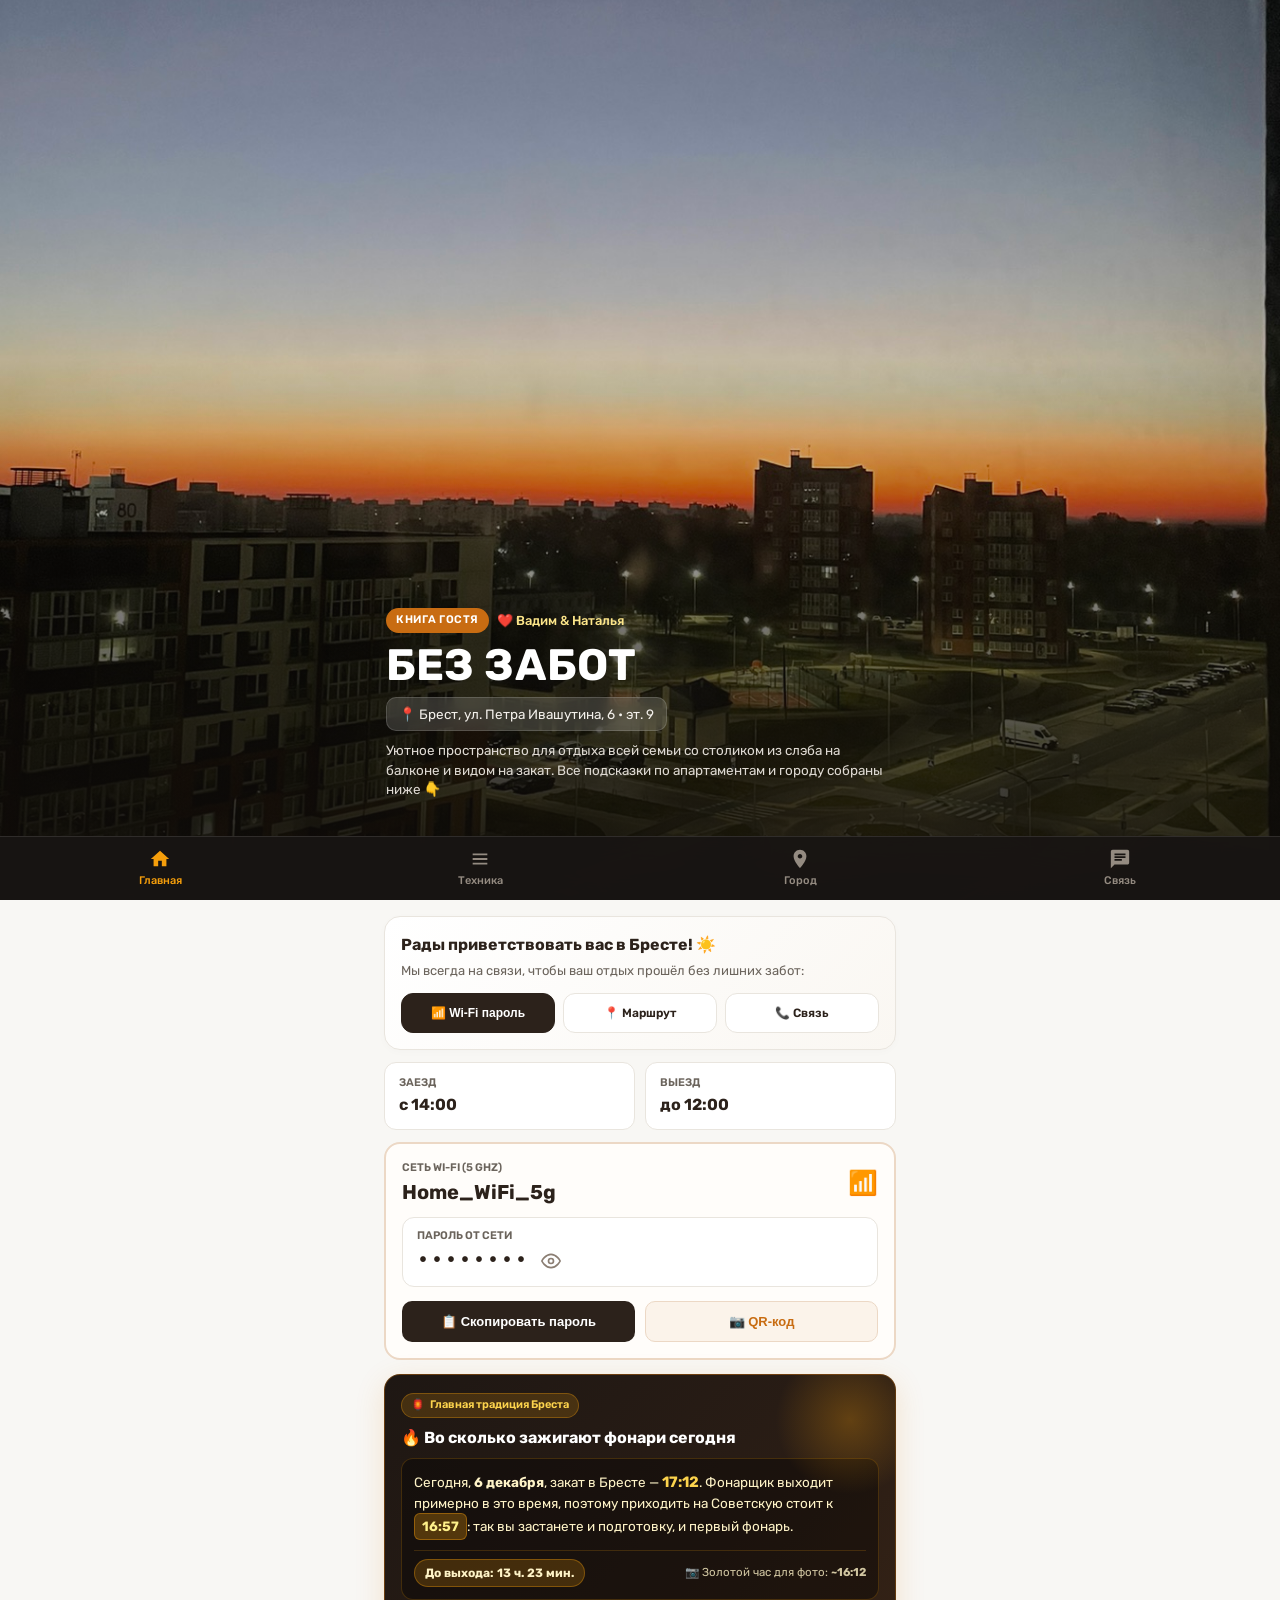
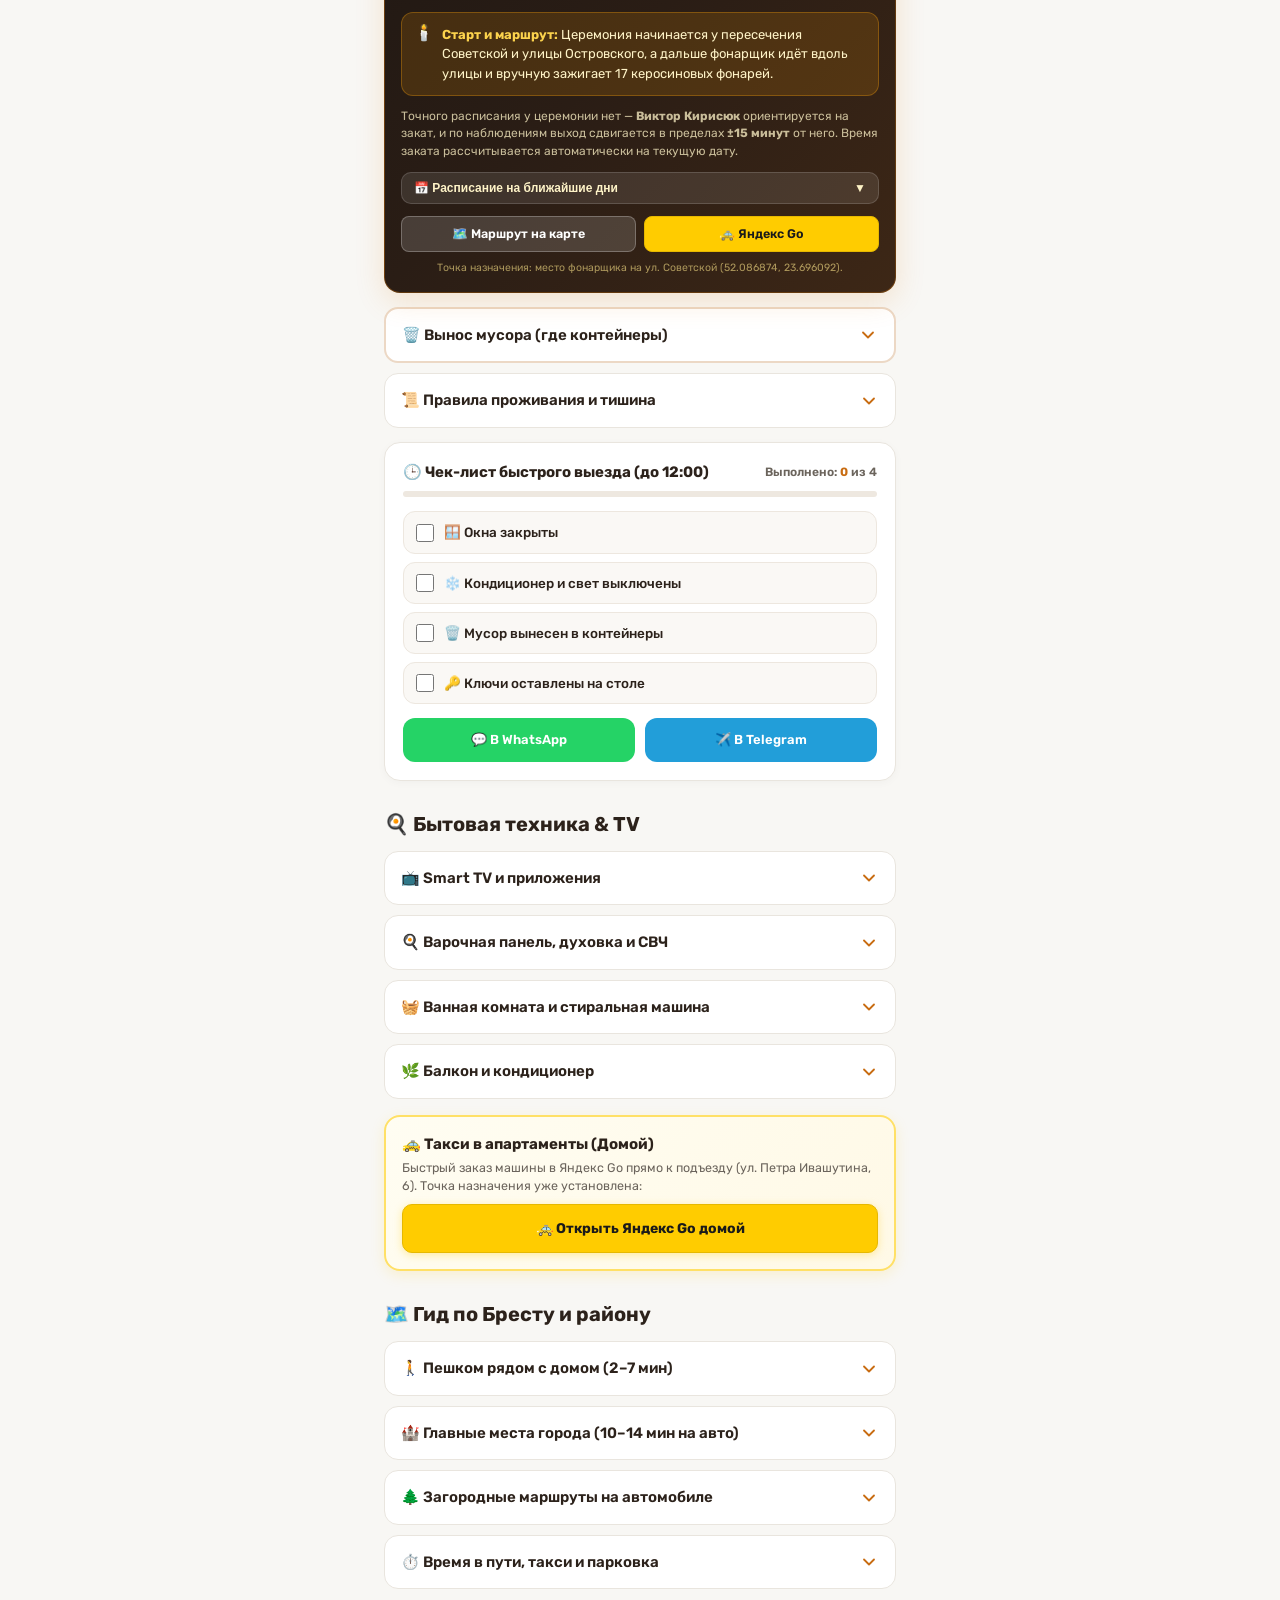
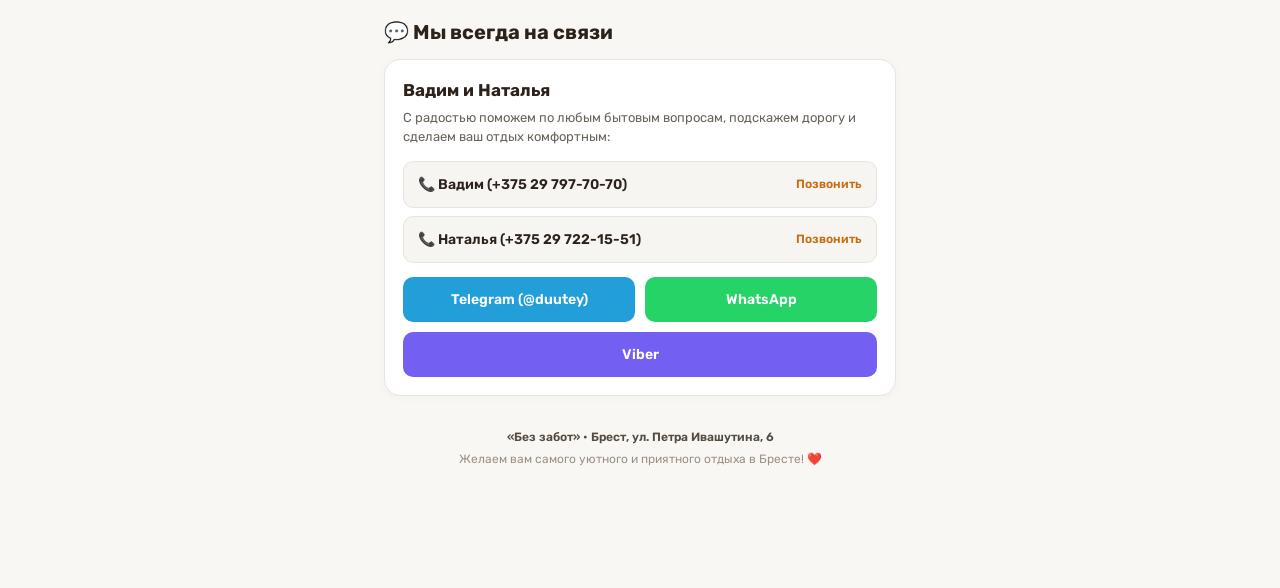
==== commit 4853ee40: "feat: add Wi-Fi password visibility toggle - Added a toggle to show/hide the Wi-Fi password for bett" ====
--- a/standalone-index.html
+++ b/standalone-index.html
@@ -914,7 +914,7 @@
       </div>
       <h1 class="hero-title">БЕЗ ЗАБОТ</h1>
       <a href="https://maps.yandex.ru/?text=Брест,+ул.+Петра+Ивашутина,+6" class="hero-address" target="_blank">
-        📍 Брест, ул. Петра Ивашутина, 6 • эт. 9, кв. 80
+        📍 Брест, ул. Петра Ивашутина, 6 • эт. 9
       </a>
       <p class="hero-desc">Уютное пространство для отдыха всей семьи со столиком из слэба на балконе и видом на закат. Все подсказки по апартаментам и городу собраны ниже 👇</p>
     </div>
@@ -962,9 +962,19 @@
         </div>
         <div style="font-size: 24px;">📶</div>
       </div>
-      <div style="margin-bottom: 14px; background: #fff; padding: 10px 12px; border-radius: 10px; border: 1px solid var(--border);">
-        <div style="font-size: 11px; color: var(--text-muted); text-transform: uppercase; font-weight: 600;">Пароль</div>
-        <div style="font-size: 20px; font-weight: 700; font-family: monospace; color: var(--wood-dark);" id="wifi-pass">qwer1234</div>
+      <div style="margin-bottom: 14px; background: #fff; padding: 10px 14px; border-radius: 12px; border: 1px solid var(--border); display: flex; align-items: center; justify-content: space-between;">
+        <div>
+          <div style="font-size: 11px; color: var(--text-muted); text-transform: uppercase; font-weight: 600;">Пароль от сети</div>
+          <div style="display: flex; align-items: center; gap: 8px; margin-top: 2px;">
+            <span style="font-size: 20px; font-weight: 700; font-family: monospace; color: var(--wood-dark); letter-spacing: 2px;" id="wifi-pass-display">••••••••</span>
+            <button type="button" onclick="toggleWifiPass()" style="background: none; border: none; cursor: pointer; padding: 4px; display: flex; align-items: center; justify-content: center; color: #8b7e73; border-radius: 6px;" title="Показать пароль" id="wifi-eye-btn">
+              <svg viewBox="0 0 24 24" width="20" height="20" fill="none" stroke="currentColor" stroke-width="2" stroke-linecap="round" stroke-linejoin="round">
+                <path d="M1 12s4-8 11-8 11 8 11 8-4 8-11 8-11-8-11-8z"></path>
+                <circle cx="12" cy="12" r="3"></circle>
+              </svg>
+            </button>
+          </div>
+        </div>
       </div>
       <div class="wifi-actions">
         <button class="wifi-copy-btn" onclick="copyWifi()">
@@ -1137,7 +1147,7 @@
           💬 В WhatsApp
         </a>
         <a href="https://t.me/duutey" onclick="handleCheckoutTg(event)" target="_blank" style="display: flex; align-items: center; justify-content: center; gap: 6px; padding: 12px 8px; border-radius: 12px; font-weight: 600; font-size: 13px; color: #fff; background: #229ED9; text-decoration: none;">
-          ✈️ В Telegram (@duutey)
+          ✈️ В Telegram
         </a>
       </div>
 
@@ -1462,7 +1472,7 @@
     </div>
 
     <footer style="text-align: center; padding: 20px 0; font-size: 12px; color: #8a8176;">
-      <p style="font-weight: 600; color: #544b41;">«Без забот» • Брест, ул. Петра Ивашутина, 6 (эт. 9, кв. 80)</p>
+      <p style="font-weight: 600; color: #544b41;">«Без забот» • Брест, ул. Петра Ивашутина, 6</p>
       <p style="margin-top: 4px; color: #9c9186;">Желаем вам самого уютного и приятного отдыха в Бресте! ❤️</p>
     </footer>
 
@@ -1489,9 +1499,26 @@
   </nav>
 
   <script>
+    const REAL_WIFI_PASS = 'qwer1234';
+    let isPassShown = false;
+
+    function toggleWifiPass() {
+      isPassShown = !isPassShown;
+      const passEl = document.getElementById('wifi-pass-display');
+      const btn = document.getElementById('wifi-eye-btn');
+      if (isPassShown) {
+        passEl.innerText = REAL_WIFI_PASS;
+        btn.innerHTML = `<svg viewBox="0 0 24 24" width="20" height="20" fill="none" stroke="#c86c12" stroke-width="2" stroke-linecap="round" stroke-linejoin="round"><path d="M17.94 17.94A10.07 10.07 0 0 1 12 20c-7 0-11-8-11-8a18.45 18.45 0 0 1 5.06-5.94M9.9 4.24A9.12 9.12 0 0 1 12 4c7 0 11 8 11 8a18.5 18.5 0 0 1-2.16 3.19m-6.72-1.07a3 3 0 1 1-4.24-4.24"></path><line x1="1" y1="1" x2="23" y2="23"></line></svg>`;
+        btn.title = 'Скрыть пароль';
+      } else {
+        passEl.innerText = '••••••••';
+        btn.innerHTML = `<svg viewBox="0 0 24 24" width="20" height="20" fill="none" stroke="currentColor" stroke-width="2" stroke-linecap="round" stroke-linejoin="round"><path d="M1 12s4-8 11-8 11 8 11 8-4 8-11 8-11-8-11-8z"></path><circle cx="12" cy="12" r="3"></circle></svg>`;
+        btn.title = 'Показать пароль';
+      }
+    }
+
     function copyWifi() {
-      const pass = document.getElementById('wifi-pass').innerText;
-      navigator.clipboard.writeText(pass).then(() => {
+      navigator.clipboard.writeText(REAL_WIFI_PASS).then(() => {
         const btn = document.querySelector('.wifi-copy-btn');
         const orig = btn.innerHTML;
         btn.innerHTML = '✅ Скопирован!';
